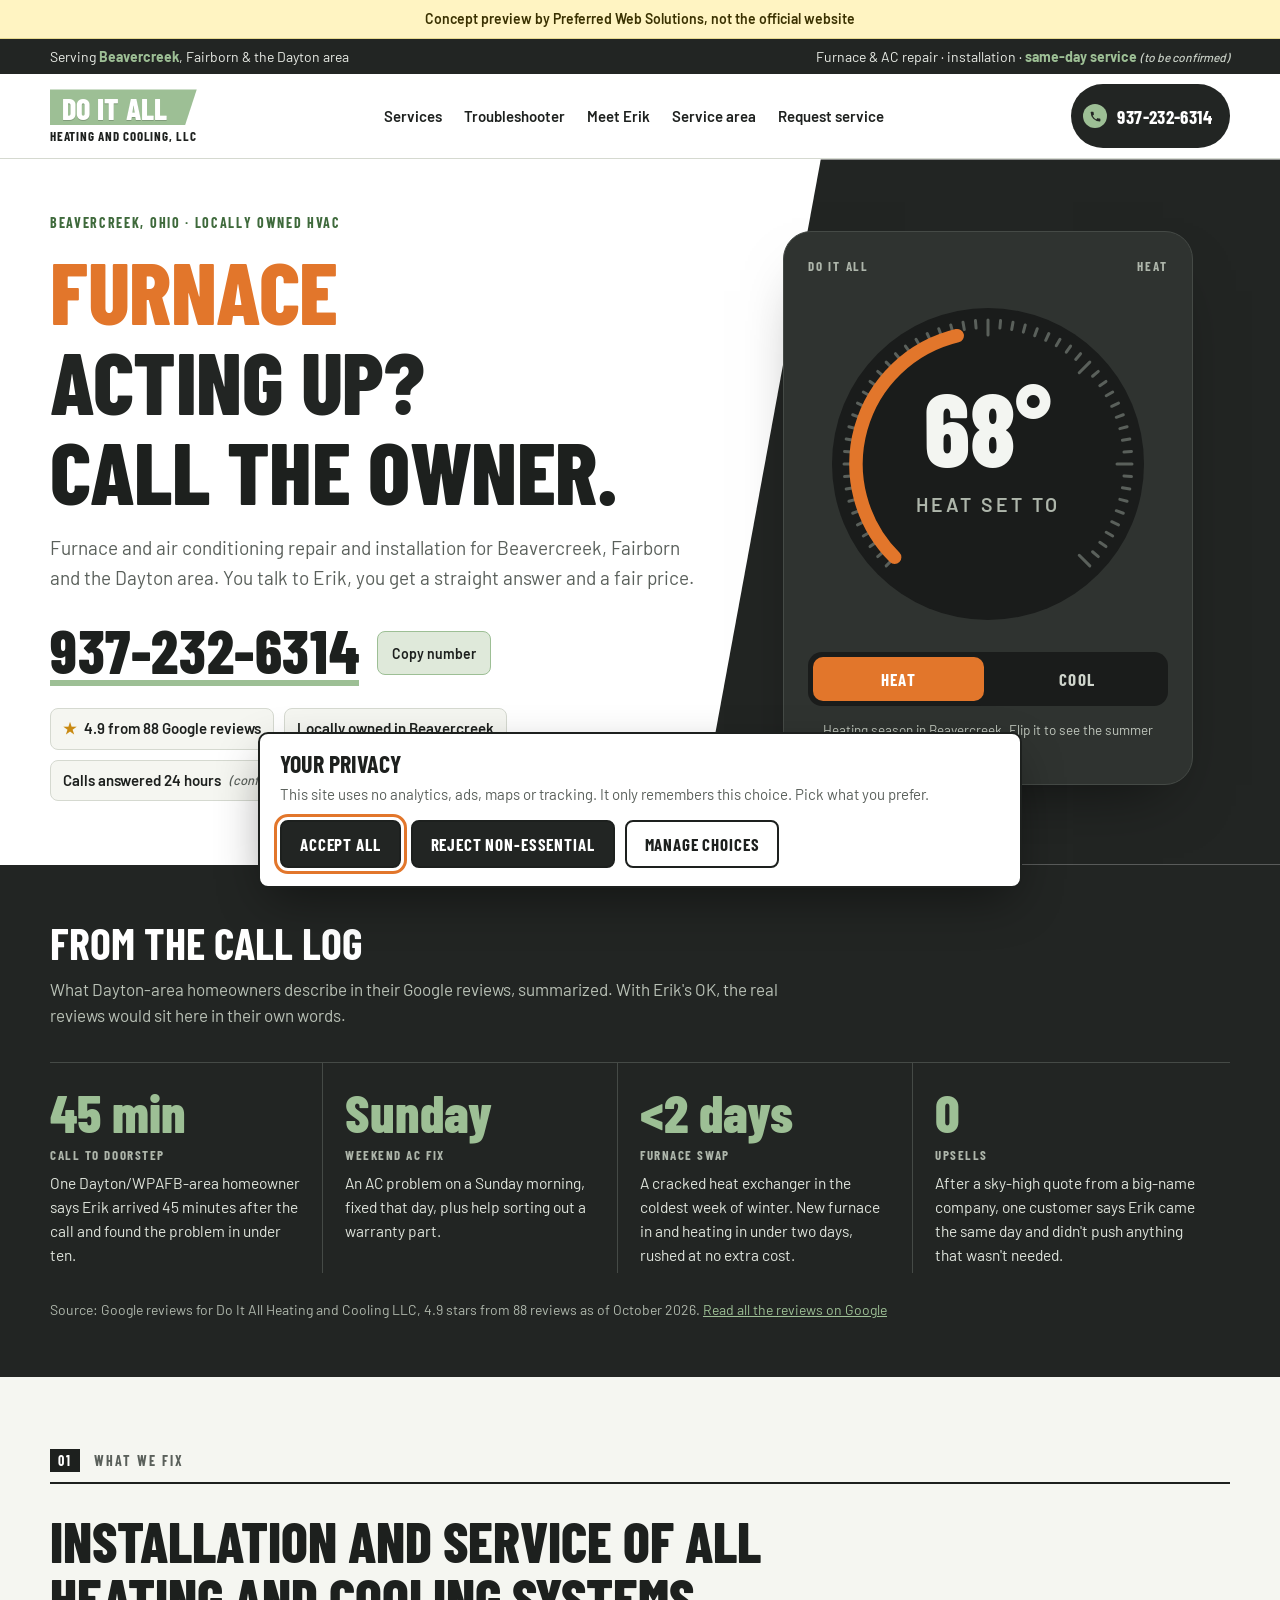
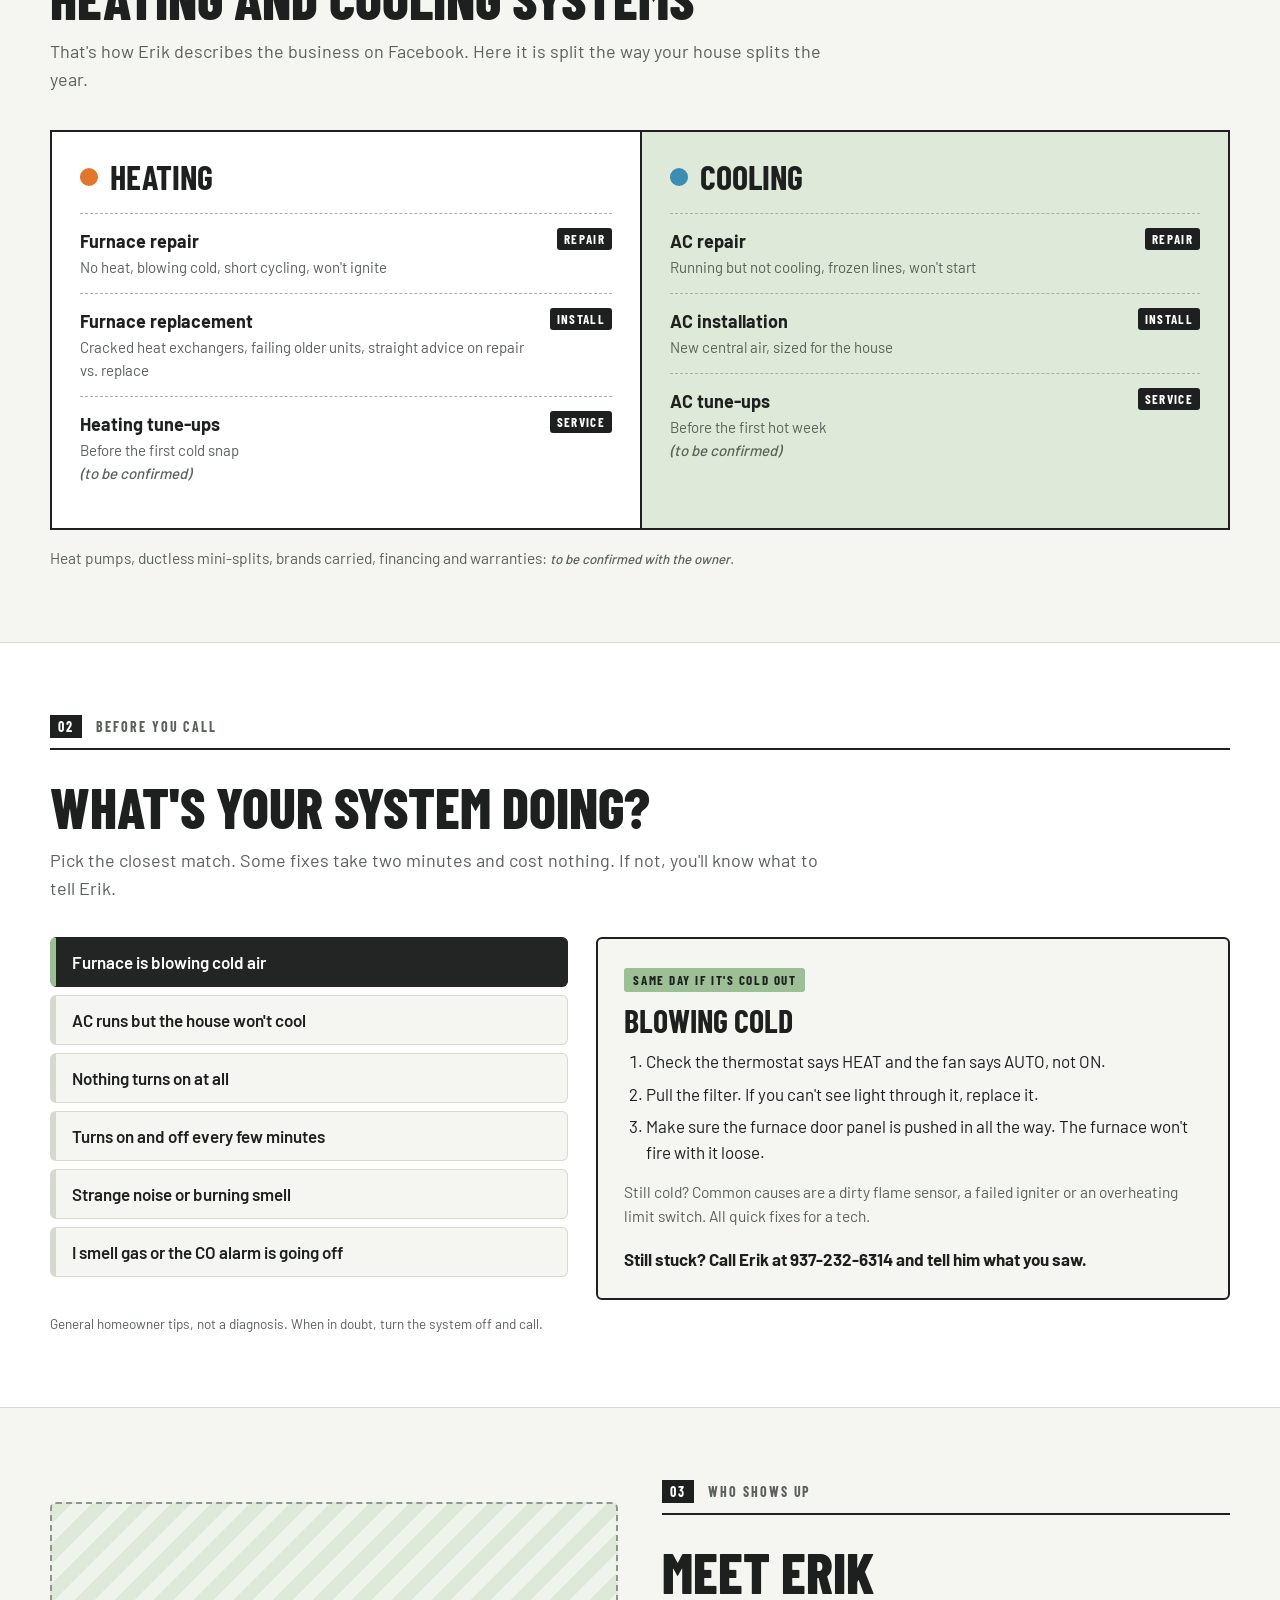
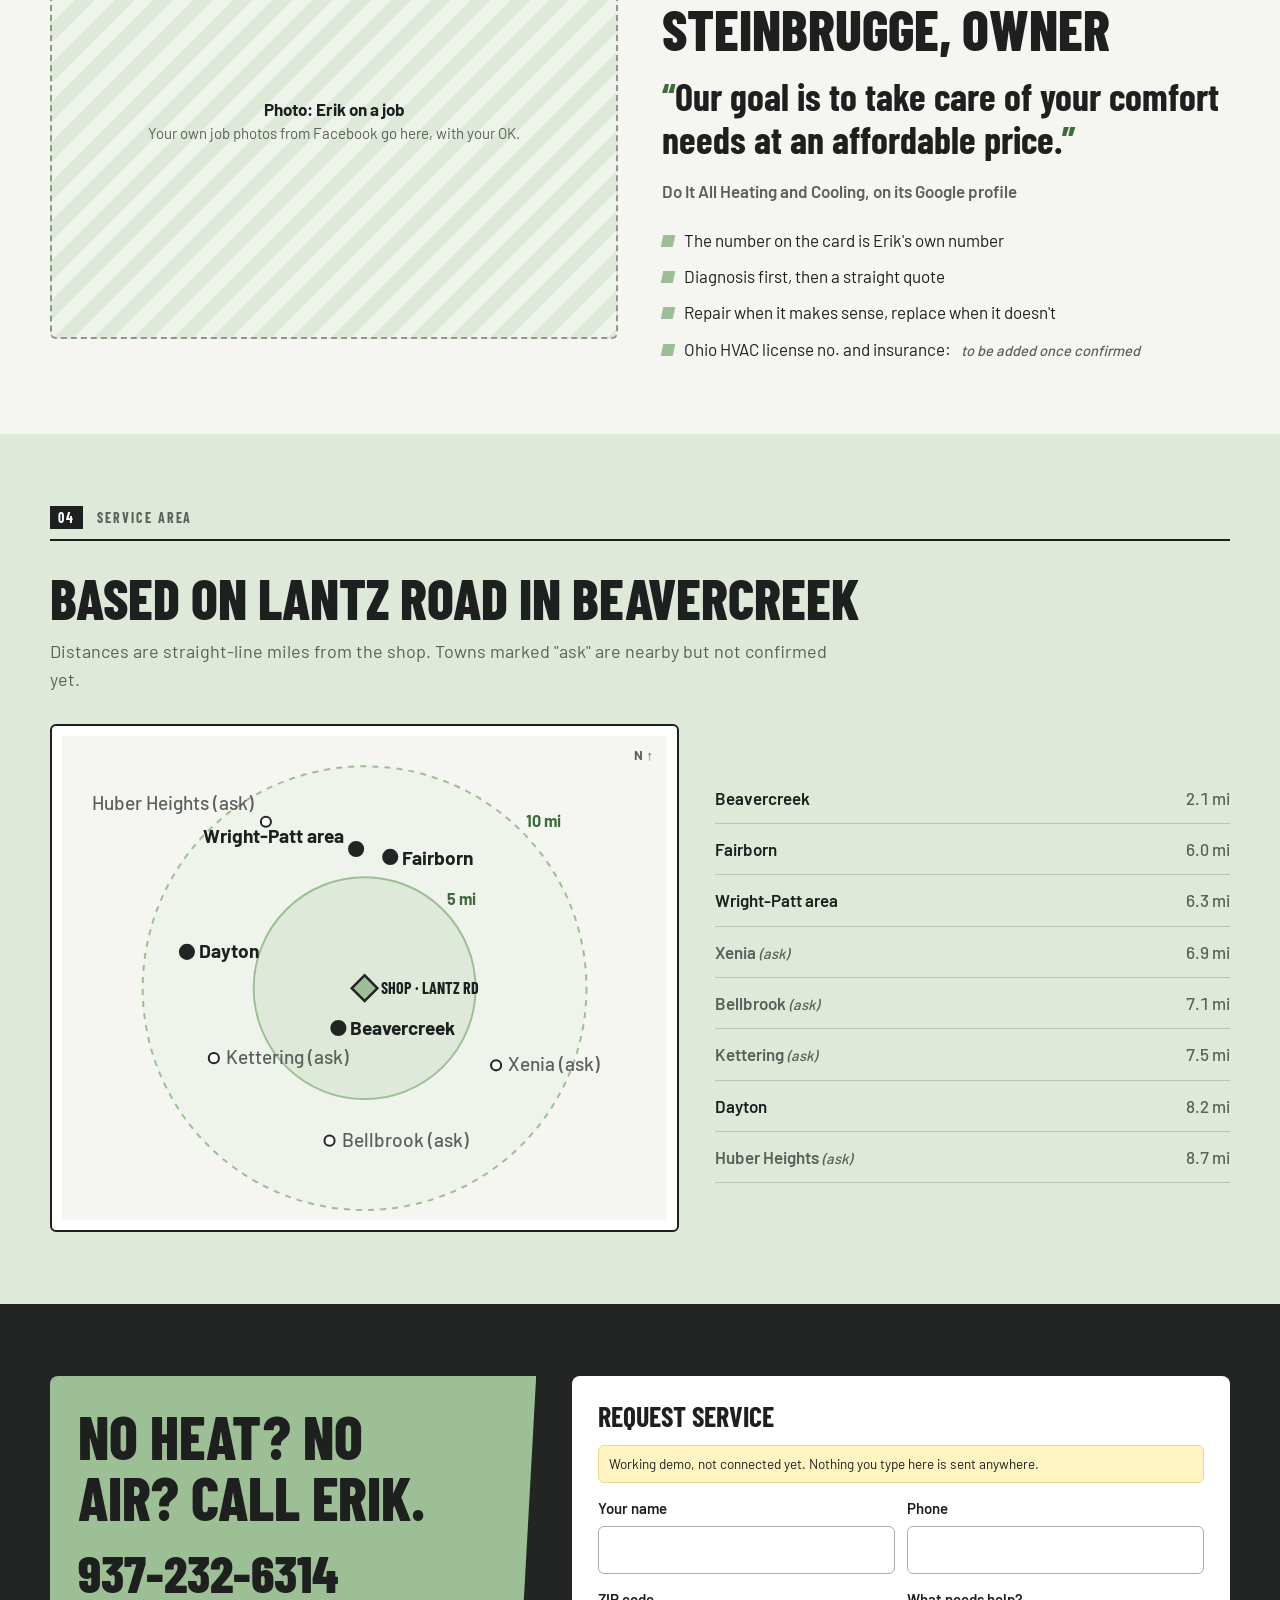
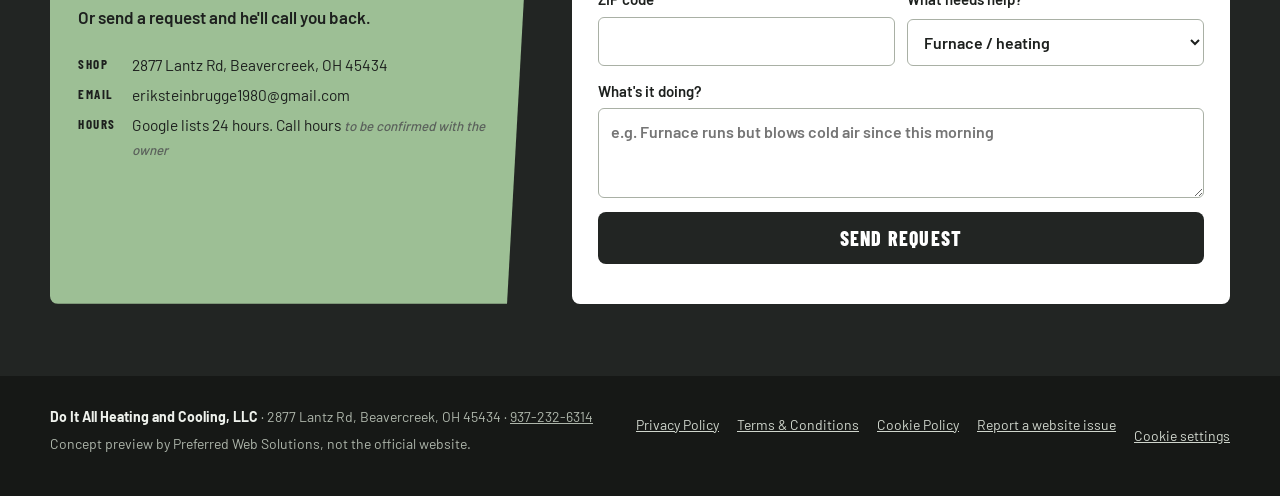
==== index.html @ 8be2f6d9 "Add Do It All Heating and Cooling concept preview site Co-Authored-By: Claude Sonnet 5.5 <noreply@an" ====
<!doctype html>
<html lang="en">
<head>
<meta charset="utf-8">
<meta name="viewport" content="width=device-width,initial-scale=1,viewport-fit=cover">
<title>Do It All Heating and Cooling | Furnace and AC in Beavercreek, OH</title>
<meta name="description" content="Furnace and air conditioning repair and installation in Beavercreek, Ohio. Concept preview by Preferred Web Solutions.">
<meta name="robots" content="noindex,nofollow">
<meta name="theme-color" content="#222523">
<link rel="preload" href="assets/fonts/barlow-latin-400-normal.woff2" as="font" type="font/woff2" crossorigin>
<link rel="preload" href="assets/fonts/barlow-condensed-latin-800-normal.woff2" as="font" type="font/woff2" crossorigin>
<link rel="stylesheet" href="assets/style.css">
</head>
<body>
<a class="skip" href="#main">Skip to content</a>
<div class="concept" role="note">Concept preview by Preferred Web Solutions, not the official website</div>

<div class="top"><div class="wrap">
  <span>Serving <b>Beavercreek</b>, Fairborn &amp; the Dayton area</span>
  <span>Furnace &amp; AC repair · installation · <b>same-day service</b> <span class="tbc">(to be confirmed)</span></span>
</div></div>

<header class="site"><div class="wrap">
  <a class="mark" href="#top" aria-label="Do It All Heating and Cooling, home">
    <span class="slab">DO IT ALL</span>
    <span class="sub">Heating and Cooling, LLC</span>
  </a>
  <nav class="links" aria-label="Main">
    <a href="#services">Services</a>
    <a href="#troubleshoot">Troubleshooter</a>
    <a href="#erik">Meet Erik</a>
    <a href="#area">Service area</a>
    <a href="#contact">Request service</a>
  </nav>
  <a class="callpill" href="tel:+19372326314"><span class="dot" aria-hidden="true"><svg viewBox="0 0 24 24" fill="#222523"><path d="M6.6 10.8a15.1 15.1 0 0 0 6.6 6.6l2.2-2.2c.3-.3.7-.4 1-.2 1.1.4 2.3.6 3.6.6.6 0 1 .4 1 1V20c0 .6-.4 1-1 1A17 17 0 0 1 3 4c0-.6.4-1 1-1h3.5c.6 0 1 .4 1 1 0 1.3.2 2.5.6 3.6.1.3 0 .7-.2 1z"/></svg></span><span class="num">937-232-6314</span></a>
</div></header>

<main id="main">
<section class="hero" id="top">
  <div class="wrap">
    <div>
      <p class="eyebrow">Beavercreek, Ohio · Locally owned HVAC</p>
      <h1><span class="hl"><span class="mode-word" id="modeWord">Furnace</span> acting up?</span>Call the owner.</h1>
      <p class="lede" id="lede">Furnace and air conditioning repair and installation for Beavercreek, Fairborn and the Dayton area. You talk to Erik, you get a straight answer and a fair price.</p>
      <div class="bigphone">
        <a class="num" href="tel:+19372326314">937-232-6314</a>
        <button class="copy" type="button" data-copy="937-232-6314">Copy number</button>
      </div>
      <div class="facts">
        <span class="fact"><span class="star" aria-hidden="true">★</span> 4.9 from 88 Google reviews</span>
        <span class="fact">Locally owned in Beavercreek</span>
        <span class="fact">Calls answered 24 hours <span class="tbc">(confirm)</span></span>
      </div>
    </div>

    <div class="stat" aria-label="Thermostat: choose heating or cooling to see what we fix">
      <div class="lbl"><span>Do It All</span><span id="statMode">Heat</span></div>
      <svg class="dial" viewBox="0 0 240 240" role="img" aria-labelledby="dialT">
        <title id="dialT">Thermostat dial set to 68 degrees</title>
        <circle cx="120" cy="120" r="104" fill="#1a1c1b"/>
        <g id="ticks" stroke="#5a605b" stroke-width="2" stroke-linecap="round"></g>
        <path class="arc" id="arc" d="" fill="none" stroke="var(--mode)" stroke-width="9" stroke-linecap="round"/>
        <text x="120" y="122" text-anchor="middle" fill="#f3f5f1" font-family="Barlow Condensed, Arial Narrow, sans-serif" font-weight="800" font-size="68" id="temp">68°</text>
        <text x="120" y="152" text-anchor="middle" fill="#aeb6ab" font-family="Barlow, Arial, sans-serif" font-weight="600" font-size="13" letter-spacing="2" id="setTxt">HEAT SET TO</text>
      </svg>
      <div class="toggle" role="group" aria-label="Mode">
        <button type="button" id="bHeat" aria-pressed="true">Heat</button>
        <button type="button" id="bCool" aria-pressed="false">Cool</button>
      </div>
      <p class="note" id="statNote"></p>
    </div>
  </div>
</section>

<section class="proof" aria-labelledby="proofH">
  <div class="wrap">
    <h2 id="proofH">From the call log</h2>
    <p class="intro">What Dayton-area homeowners describe in their Google reviews, summarized. With Erik's OK, the real reviews would sit here in their own words.</p>
    <div class="calls">
      <div class="call"><div class="big">45 min</div><div class="tag">Call to doorstep</div><p>One Dayton/WPAFB-area homeowner says Erik arrived 45 minutes after the call and found the problem in under ten.</p></div>
      <div class="call"><div class="big">Sunday</div><div class="tag">Weekend AC fix</div><p>An AC problem on a Sunday morning, fixed that day, plus help sorting out a warranty part.</p></div>
      <div class="call"><div class="big">&lt;2 days</div><div class="tag">Furnace swap</div><p>A cracked heat exchanger in the coldest week of winter. New furnace in and heating in under two days, rushed at no extra cost.</p></div>
      <div class="call"><div class="big">0</div><div class="tag">Upsells</div><p>After a sky-high quote from a big-name company, one customer says Erik came the same day and didn't push anything that wasn't needed.</p></div>
    </div>
    <p class="src">Source: Google reviews for Do It All Heating and Cooling LLC, 4.9 stars from 88 reviews as of October 2026. <a href="https://www.google.com/maps/search/?api=1&amp;query=Do%20It%20All%20Heating%20and%20Cooling%20LLC&amp;query_place_id=ChIJO5k69vaBQIgRL9Oj7JM73H8" target="_blank" rel="noopener">Read all the reviews on Google</a></p>
  </div>
</section>

<section class="block" id="services" aria-labelledby="svcH">
  <div class="wrap">
    <div class="wo"><span class="no">01</span><span>What we fix</span></div>
    <h2 id="svcH">Installation and service of all heating and cooling systems</h2>
    <p class="sub-lede">That's how Erik describes the business on Facebook. Here it is split the way your house splits the year.</p>
    <div class="split">
      <div class="side heat">
        <h3><span class="sw" style="background:var(--heat)" aria-hidden="true"></span>Heating</h3>
        <ul>
          <li><div><strong>Furnace repair</strong><span>No heat, blowing cold, short cycling, won't ignite</span></div><em>Repair</em></li>
          <li><div><strong>Furnace replacement</strong><span>Cracked heat exchangers, failing older units, straight advice on repair vs. replace</span></div><em>Install</em></li>
          <li><div><strong>Heating tune-ups</strong><span>Before the first cold snap <span class="tbc">(to be confirmed)</span></span></div><em>Service</em></li>
        </ul>
      </div>
      <div class="side cool">
        <h3><span class="sw" style="background:var(--cool)" aria-hidden="true"></span>Cooling</h3>
        <ul>
          <li><div><strong>AC repair</strong><span>Running but not cooling, frozen lines, won't start</span></div><em>Repair</em></li>
          <li><div><strong>AC installation</strong><span>New central air, sized for the house</span></div><em>Install</em></li>
          <li><div><strong>AC tune-ups</strong><span>Before the first hot week <span class="tbc">(to be confirmed)</span></span></div><em>Service</em></li>
        </ul>
      </div>
    </div>
    <p class="also">Heat pumps, ductless mini-splits, brands carried, financing and warranties: <span class="tbc">to be confirmed with the owner</span>.</p>
  </div>
</section>

<section class="block trouble" id="troubleshoot" aria-labelledby="trH">
  <div class="wrap">
    <div class="wo"><span class="no">02</span><span>Before you call</span></div>
    <h2 id="trH">What's your system doing?</h2>
    <p class="sub-lede">Pick the closest match. Some fixes take two minutes and cost nothing. If not, you'll know what to tell Erik.</p>
    <div class="tgrid">
      <div class="symptoms" role="tablist" aria-label="Symptoms" id="symptoms"></div>
      <div class="answer" role="tabpanel" id="answer" aria-live="polite"></div>
    </div>
    <p class="disclaim">General homeowner tips, not a diagnosis. When in doubt, turn the system off and call.</p>
  </div>
</section>

<section class="block owner" id="erik" aria-labelledby="erH">
  <div class="wrap">
    <div class="photo-ph" role="img" aria-label="Placeholder for a photo of Erik on a job"><div><b>Photo: Erik on a job</b>Your own job photos from Facebook go here, with your OK.</div></div>
    <div>
      <div class="wo"><span class="no">03</span><span>Who shows up</span></div>
      <h2 id="erH">Meet Erik Steinbrugge, owner</h2>
      <p class="quote-own">Our goal is to take care of your comfort needs at an affordable price.</p>
      <p class="attrib">Do It All Heating and Cooling, on its Google profile</p>
      <ul class="checks">
        <li>The number on the card is Erik's own number</li>
        <li>Diagnosis first, then a straight quote</li>
        <li>Repair when it makes sense, replace when it doesn't</li>
        <li>Ohio HVAC license no. and insurance: <span class="tbc">to be added once confirmed</span></li>
      </ul>
    </div>
  </div>
</section>

<section class="block area" id="area" aria-labelledby="arH">
  <div class="wrap">
    <div class="wo"><span class="no">04</span><span>Service area</span></div>
    <h2 id="arH">Based on Lantz Road in Beavercreek</h2>
    <p class="sub-lede">Distances are straight-line miles from the shop. Towns marked "ask" are nearby but not confirmed yet.</p>
    <div class="agrid">
      <div class="mapbox"><svg id="map" viewBox="0 0 600 480" role="img" aria-labelledby="mapT"><title id="mapT">Map of towns around Beavercreek, Ohio, with 5 and 10 mile rings around the shop on Lantz Road</title></svg></div>
      <ul class="towns" id="towns"></ul>
    </div>
  </div>
</section>

<section class="contact" id="contact" aria-labelledby="ctH">
  <div class="wrap">
    <div class="left">
      <h2 id="ctH">No heat? No air? Call Erik.</h2>
      <a class="phone" href="tel:+19372326314">937-232-6314</a>
      <p>Or send a request and he'll call you back.</p>
      <dl>
        <dt>Shop</dt><dd>2877 Lantz Rd, Beavercreek, OH 45434</dd>
        <dt>Email</dt><dd>eriksteinbrugge1980@gmail.com</dd>
        <dt>Hours</dt><dd>Google lists 24 hours. Call hours <span class="tbc">to be confirmed with the owner</span></dd>
      </dl>
    </div>
    <form class="req" id="req" novalidate>
      <h3>Request service</h3>
      <p class="demo">Working demo, not connected yet. Nothing you type here is sent anywhere.</p>
      <div class="row2">
        <label>Your name<input name="name" autocomplete="name" required></label>
        <label>Phone<input name="phone" type="tel" autocomplete="tel" required></label>
      </div>
      <div class="row2">
        <label>ZIP code<input name="zip" inputmode="numeric" autocomplete="postal-code" maxlength="5"></label>
        <label>What needs help?
          <select name="sys"><option>Furnace / heating</option><option>Air conditioning</option><option>New system quote</option><option>Not sure</option></select>
        </label>
      </div>
      <label>What's it doing?<textarea name="msg" placeholder="e.g. Furnace runs but blows cold air since this morning"></textarea></label>
      <button class="send" type="submit">Send request</button>
      <p id="formMsg" role="status"></p>
    </form>
  </div>
</section>
</main>

<footer><div class="wrap">
  <div>
    <p><strong>Do It All Heating and Cooling, LLC</strong> · 2877 Lantz Rd, Beavercreek, OH 45434 · <a href="tel:+19372326314">937-232-6314</a></p>
    <p style="margin-top:6px">Concept preview by Preferred Web Solutions, not the official website.</p>
  </div>
  <nav class="flinks" aria-label="Legal">
    <a href="privacy.html">Privacy Policy</a>
    <a href="terms.html">Terms &amp; Conditions</a>
    <a href="cookies.html">Cookie Policy</a>
    <a href="report.html">Report a website issue</a>
    <button type="button" data-cookie-settings>Cookie settings</button>
  </nav>
</div></footer>

<div class="mbar"><a class="c" href="tel:+19372326314">Call Erik</a><a class="r" href="#contact">Request</a></div>
<script src="assets/app.js"></script>
<script src="assets/consent.js"></script>
</body>
</html>
---- assets/style.css ----
@font-face{font-family:'Barlow';font-weight:400;font-style:normal;font-display:swap;src:url(fonts/barlow-latin-400-normal.woff2) format('woff2')}
@font-face{font-family:'Barlow';font-weight:500;font-style:normal;font-display:swap;src:url(fonts/barlow-latin-500-normal.woff2) format('woff2')}
@font-face{font-family:'Barlow';font-weight:600;font-style:normal;font-display:swap;src:url(fonts/barlow-latin-600-normal.woff2) format('woff2')}
@font-face{font-family:'Barlow';font-weight:700;font-style:normal;font-display:swap;src:url(fonts/barlow-latin-700-normal.woff2) format('woff2')}
@font-face{font-family:'Barlow Condensed';font-weight:600;font-style:normal;font-display:swap;src:url(fonts/barlow-condensed-latin-600-normal.woff2) format('woff2')}
@font-face{font-family:'Barlow Condensed';font-weight:700;font-style:normal;font-display:swap;src:url(fonts/barlow-condensed-latin-700-normal.woff2) format('woff2')}
@font-face{font-family:'Barlow Condensed';font-weight:800;font-style:normal;font-display:swap;src:url(fonts/barlow-condensed-latin-800-normal.woff2) format('woff2')}
:root{
  --sage:#9dbf95; --sage-soft:#dfe9da; --sage-deep:#3f6a3c;
  --char:#222523; --char-2:#2f3330; --char-line:#454a46;
  --paper:#f5f6f1; --white:#ffffff; --ink:#1d201e; --muted:#5a605b; --rule:#d5d9d0;
  --heat:#e2762b; --cool:#3b8db3; --mode:var(--heat);
  --display:"Barlow Condensed","Arial Narrow",Arial,sans-serif;
  --body:"Barlow","Helvetica Neue",Arial,sans-serif;
  --gut:clamp(16px,4vw,40px);
  color-scheme:light;
}
html{scroll-behavior:smooth}
section{scroll-margin-top:80px}
@media (prefers-reduced-motion:reduce){html{scroll-behavior:auto}*{transition:none!important;animation:none!important}}
body{background:var(--paper);color:var(--ink);font-family:var(--body);font-size:17px;line-height:1.55}
body.cool{--mode:var(--cool)}
a{color:inherit}
.wrap{max-width:1180px;margin-inline:auto;padding-left:var(--gut);padding-right:var(--gut)}
h1,h2,h3{font-family:var(--display);line-height:1.02;text-wrap:balance;margin:0}
p{margin:0}
.skip{position:absolute;left:-999px;top:0;background:var(--char);color:#fff;padding:10px 14px;z-index:99}
.skip:focus{left:12px;top:12px}
:focus-visible{outline:3px solid var(--mode);outline-offset:3px}

/* concept banner */
.concept{background:#fff4c2;color:#3a3100;font-size:14px;font-weight:600;text-align:center;padding:8px var(--gut);border-bottom:1px solid #e6d98f}

/* header */
.top{background:var(--char);color:#e9ece6;font-size:14px}
.top .wrap{display:flex;flex-wrap:wrap;gap:6px 22px;justify-content:space-between;padding-block:7px}
.top b{color:var(--sage)}
header.site{background:var(--white);border-bottom:1px solid var(--rule);position:sticky;top:env(safe-area-inset-top,0px);z-index:20}
header.site .wrap{display:flex;align-items:center;justify-content:space-between;gap:16px;padding-block:10px}
.mark{display:flex;flex-direction:column;text-decoration:none;line-height:1}
.mark .slab{background:var(--sage);color:var(--white);font:800 30px/1 var(--display);letter-spacing:.01em;padding:4px 12px 2px;clip-path:polygon(0 0,100% 0,92% 100%,0 100%);text-shadow:0 1px 0 rgba(0,0,0,.18)}
.mark .sub{font:700 13px/1 var(--display);letter-spacing:.06em;text-transform:uppercase;color:var(--ink);margin-top:5px}
nav.links{display:flex;gap:22px;font-weight:600;font-size:15px}
nav.links a{text-decoration:none;padding:12px 0}
nav.links a:hover{color:var(--sage-deep)}
.callpill{display:inline-flex;align-items:center;gap:10px;background:var(--char);color:#fff;text-decoration:none;border-radius:999px;padding:10px 18px 10px 12px;font:700 19px/1 var(--display);letter-spacing:.02em;min-height:44px;white-space:nowrap}
.callpill .dot{width:24px;height:24px;border-radius:50%;background:var(--sage);display:grid;place-items:center}
.callpill svg{width:13px;height:13px}
@media (max-width:860px){nav.links{display:none}}
@media (max-width:420px){.callpill .num{display:none}.callpill::after{content:"Call Erik"}}

/* hero */
.hero{position:relative;background:var(--white);overflow:hidden}
.hero::before{content:"";position:absolute;inset:0 0 0 auto;width:46%;background:var(--char);clip-path:polygon(22% 0,100% 0,100% 100%,0 100%)}
.hero .wrap{position:relative;display:grid;grid-template-columns:1.15fr .85fr;gap:40px;align-items:center;padding-block:56px 64px}
.eyebrow{font:700 14px/1.2 var(--display);letter-spacing:.12em;text-transform:uppercase;color:var(--sage-deep)}
.hero h1{font-size:clamp(46px,7vw,88px);font-weight:800;text-transform:uppercase;margin:14px 0 18px;letter-spacing:-.005em}
.hero h1 .hl{display:block;color:var(--char)}
.hero h1 .mode-word{color:var(--mode);transition:color .4s}
.hero .lede{font-size:19px;max-width:34em;color:var(--muted)}
.bigphone{display:flex;flex-wrap:wrap;align-items:center;gap:12px 18px;margin:28px 0 22px}
.bigphone a.num{font:800 clamp(40px,5.4vw,60px)/1 var(--display);text-decoration:none;color:var(--ink);letter-spacing:.01em;border-bottom:6px solid var(--sage)}
.copy{font:600 14px var(--body);background:var(--sage-soft);border:1px solid var(--sage);color:var(--ink);border-radius:8px;padding:10px 14px;min-height:44px;cursor:pointer}
.facts{display:flex;flex-wrap:wrap;gap:10px}
.fact{display:inline-flex;align-items:center;gap:8px;border:1px solid var(--rule);background:var(--paper);border-radius:8px;padding:8px 12px;font-size:15px;font-weight:600}
.fact .star{color:#c98a12}
.tbc{font-weight:500;font-style:italic;color:var(--muted);font-size:.86em}

/* thermostat */
.stat{justify-self:center;width:min(100%,360px);background:var(--char-2);border:1px solid var(--char-line);border-radius:28px;padding:26px 24px 22px;color:#eef1ec;box-shadow:0 30px 60px -30px rgba(0,0,0,.55)}
.stat .lbl{display:flex;justify-content:space-between;font:700 13px var(--display);letter-spacing:.14em;text-transform:uppercase;color:#aeb6ab}
.dial{display:block;width:100%;height:auto;margin:10px 0 8px}
.dial .arc{transition:stroke .4s}
.toggle{display:grid;grid-template-columns:1fr 1fr;gap:8px;background:#1a1c1b;border-radius:14px;padding:5px}
.toggle button{font:700 17px var(--display);letter-spacing:.08em;text-transform:uppercase;border:0;border-radius:10px;padding:12px;min-height:44px;background:transparent;color:#cfd5cc;cursor:pointer}
.toggle button[aria-pressed="true"]{background:var(--mode);color:#fff}
.stat .note{font-size:13.5px;color:#bfc6bc;margin-top:14px;text-align:center}

@media (max-width:860px){
  .hero::before{width:100%;top:auto;height:300px;clip-path:polygon(0 18%,100% 0,100% 100%,0 100%)}
  .hero .wrap{grid-template-columns:1fr;padding-block:36px 40px}
}

/* proof strip */
.proof{background:var(--char);color:#eef1ec}
.proof .wrap{padding-block:56px}
.proof h2{font-size:clamp(30px,4vw,44px);text-transform:uppercase;color:var(--white)}
.proof .intro{color:#b9c1b6;max-width:46em;margin-top:10px}
.calls{display:grid;grid-template-columns:repeat(4,1fr);gap:0;margin-top:34px;border-top:1px solid var(--char-line)}
.call{padding:22px 22px 6px 0;border-right:1px solid var(--char-line);margin-right:22px;min-width:0}
.call:last-child{border-right:0;margin-right:0}
.call .big{font:800 54px/1 var(--display);color:var(--sage)}
.call .tag{font:700 13px var(--display);letter-spacing:.12em;text-transform:uppercase;color:#aeb6ab;margin:8px 0 8px}
.call p{font-size:15.5px;color:#dfe4dc}
.proof .src{margin-top:26px;font-size:14px;color:#aeb6ab}
.proof .src a{color:var(--sage)}
@media (max-width:900px){.calls{grid-template-columns:1fr 1fr}.call:nth-child(2){border-right:0;margin-right:0}}
@media (max-width:520px){.calls{grid-template-columns:1fr}.call{border-right:0;margin-right:0;border-bottom:1px solid var(--char-line);padding-bottom:20px}}

/* section heads: work-order style */
section.block .wrap{padding-block:72px}
.wo{display:flex;align-items:baseline;gap:14px;font:700 14px var(--display);letter-spacing:.14em;text-transform:uppercase;color:var(--muted);border-bottom:2px solid var(--ink);padding-bottom:10px;margin-bottom:28px}
.wo .no{background:var(--ink);color:#fff;padding:3px 8px}
section.block h2{font-size:clamp(34px,5vw,56px);text-transform:uppercase;font-weight:800}
.sub-lede{color:var(--muted);max-width:44em;margin-top:12px;font-size:18px}

/* services split */
.split{display:grid;grid-template-columns:1fr 1fr;margin-top:36px;border:2px solid var(--ink)}
.side{padding:28px;min-width:0}
.side.heat{background:var(--white)}
.side.cool{background:var(--sage-soft);border-left:2px solid var(--ink)}
.side h3{font-size:34px;text-transform:uppercase;display:flex;align-items:center;gap:12px}
.side h3 .sw{width:18px;height:18px;border-radius:50%}
.side ul{list-style:none;margin:18px 0 0;padding:0}
.side li{display:grid;grid-template-columns:1fr auto;gap:12px;padding:14px 0;border-top:1px dashed #a9b0a5}
.side li strong{font-size:18px}
.side li span{display:block;color:var(--muted);font-size:15px}
.side li em{font-style:normal;font:700 13px var(--display);letter-spacing:.1em;text-transform:uppercase;align-self:start;background:var(--ink);color:#fff;padding:3px 7px;border-radius:3px;white-space:nowrap}
.also{margin-top:16px;font-size:15.5px;color:var(--muted)}
@media (max-width:760px){.split{grid-template-columns:1fr}.side.cool{border-left:0;border-top:2px solid var(--ink)}}

/* troubleshooter */
.trouble{background:var(--white);border-block:1px solid var(--rule)}
.tgrid{display:grid;grid-template-columns:minmax(0,.9fr) minmax(0,1.1fr);gap:28px;margin-top:34px;align-items:start}
.symptoms{display:flex;flex-direction:column;gap:8px}
.symptoms button{text-align:left;font:600 17px var(--body);background:var(--paper);border:1px solid var(--rule);border-left:6px solid var(--rule);border-radius:6px;padding:14px 16px;min-height:48px;cursor:pointer;color:var(--ink)}
.symptoms button:hover{border-left-color:var(--sage)}
.symptoms button[aria-selected="true"]{background:var(--char);color:#fff;border-color:var(--char);border-left-color:var(--sage)}
.symptoms button.danger[aria-selected="true"]{border-left-color:#e0473a}
.answer{background:var(--paper);border:2px solid var(--ink);border-radius:6px;padding:26px}
.answer .ulabel{display:inline-block;font:700 13px var(--display);letter-spacing:.12em;text-transform:uppercase;padding:4px 9px;border-radius:3px;background:var(--sage);color:var(--ink)}
.answer .ulabel.red{background:#c7372b;color:#fff}
.answer h3{font-size:32px;text-transform:uppercase;margin:12px 0 10px}
.answer ol{margin:12px 0 0;padding-left:22px}
.answer li{margin:6px 0}
.answer .why{margin-top:14px;color:var(--muted);font-size:15.5px}
.answer .cta{margin-top:18px;font-weight:700}
.disclaim{margin-top:14px;font-size:13.5px;color:var(--muted)}
@media (max-width:820px){.tgrid{grid-template-columns:1fr}}

/* owner */
.owner .wrap{display:grid;grid-template-columns:minmax(0,1fr) minmax(0,1fr);gap:44px;align-items:center}
.photo-ph{aspect-ratio:4/3;max-width:100%;border:2px dashed #8f978b;border-radius:6px;background:repeating-linear-gradient(135deg,var(--sage-soft) 0 14px,#eef3eb 14px 28px);display:grid;place-items:center;text-align:center;padding:20px;color:var(--muted);font-size:15px}
.photo-ph b{display:block;color:var(--ink);font-size:17px}
.quote-own{font:700 clamp(26px,3.4vw,38px)/1.12 var(--display);margin:18px 0;text-transform:none}
.quote-own::before{content:"“";color:var(--sage-deep)}
.quote-own::after{content:"”";color:var(--sage-deep)}
.owner .attrib{font-weight:600;color:var(--muted)}
.checks{list-style:none;padding:0;margin:22px 0 0;display:grid;gap:10px}
.checks li{display:flex;gap:10px;align-items:baseline}
.checks li::before{content:"";flex:0 0 12px;height:12px;background:var(--sage);transform:skewX(-12deg)}
@media (max-width:820px){.owner .wrap{grid-template-columns:1fr}}

/* area map */
.area{background:var(--sage-soft)}
.agrid{display:grid;grid-template-columns:minmax(0,1.1fr) minmax(0,.9fr);gap:36px;align-items:center;margin-top:30px}
.mapbox{background:var(--white);border:2px solid var(--ink);border-radius:6px;padding:10px;overflow-x:auto}
.mapbox svg{display:block;width:100%;min-width:300px;height:auto}
.towns{list-style:none;padding:0;margin:0;display:grid;gap:0}
.towns li{display:flex;justify-content:space-between;gap:14px;padding:12px 0;border-bottom:1px solid #b9c6b4;font-weight:600}
.towns li .d{font-weight:500;color:var(--muted);font-variant-numeric:tabular-nums;text-align:right}
.towns li.ask{color:var(--muted)}
@media (max-width:820px){.agrid{grid-template-columns:1fr}}

/* contact */
.contact{background:var(--char);color:#eef1ec;position:relative;overflow:hidden}
.contact .wrap{position:relative;display:grid;grid-template-columns:minmax(0,.85fr) minmax(0,1.15fr);gap:36px;padding-block:72px}
.contact .left{color:var(--ink);background:var(--sage);padding:30px 34px 30px 28px;border-radius:8px 0 0 8px;clip-path:polygon(0 0,100% 0,94% 100%,0 100%);align-self:stretch}
.contact .left h2{font-size:clamp(38px,5vw,60px);text-transform:uppercase;font-weight:800}
.contact .left .phone{font:800 clamp(36px,4.6vw,52px)/1 var(--display);margin:18px 0 6px;display:block;text-decoration:none}
.contact .left p{font-weight:600}
.contact dl{margin:22px 0 0;display:grid;grid-template-columns:auto 1fr;gap:6px 16px;font-size:15.5px}
.contact dt{font:700 13px var(--display);letter-spacing:.12em;text-transform:uppercase;padding-top:3px}
.contact dd{margin:0;overflow-wrap:anywhere;min-width:0}
form.req{background:var(--white);color:var(--ink);border-radius:8px;padding:26px;display:grid;gap:14px}
form.req h3{font-size:28px;text-transform:uppercase}
.demo{font-size:13.5px;background:#fff4c2;border:1px solid #e6d98f;border-radius:6px;padding:8px 10px}
.row2{display:grid;grid-template-columns:1fr 1fr;gap:12px}
label{font-weight:600;font-size:15px;display:grid;gap:5px}
input,select,textarea{font:inherit;font-size:16px;border:1.5px solid #a9b0a5;border-radius:6px;padding:11px 12px;background:#fff;color:var(--ink);min-height:44px;width:100%;box-sizing:border-box}
textarea{min-height:90px;resize:vertical}
.send{font:800 20px var(--display);letter-spacing:.06em;text-transform:uppercase;background:var(--char);color:#fff;border:0;border-radius:8px;padding:14px;min-height:50px;cursor:pointer}
.send:hover{background:var(--sage-deep)}
#formMsg{font-weight:600}
@media (max-width:860px){.contact .wrap{grid-template-columns:1fr;gap:20px}.contact .left{clip-path:none;border-radius:8px}}
@media (max-width:480px){.row2{grid-template-columns:1fr}}

footer{background:#161816;color:#aeb6ab;font-size:14px}
footer .wrap{padding-block:30px;display:flex;flex-wrap:wrap;gap:12px 28px;justify-content:space-between}
footer strong{color:#eef1ec}

/* mobile call bar */
.mbar{display:none}
@media (max-width:640px){
  .mbar{display:flex;position:fixed;left:0;right:0;bottom:0;z-index:30;padding:10px 16px calc(10px + env(safe-area-inset-bottom,0px));background:var(--char);gap:10px;box-shadow:0 -6px 20px rgba(0,0,0,.25)}
  .mbar a{flex:1;text-align:center;text-decoration:none;font:800 19px var(--display);letter-spacing:.05em;text-transform:uppercase;border-radius:8px;padding:12px;min-height:48px;box-sizing:border-box}
  .mbar .c{background:var(--sage);color:var(--ink)}
  .mbar .r{border:2px solid #6b7268;color:#fff}
  footer .wrap{padding-bottom:96px}
}

/* consent banner */
.cc{position:fixed;left:12px;right:12px;bottom:calc(12px + env(safe-area-inset-bottom,0px));z-index:60;max-width:720px;margin-inline:auto;background:var(--white);color:var(--ink);border:2px solid var(--ink);border-radius:10px;padding:18px 20px;box-shadow:0 18px 50px -10px rgba(0,0,0,.45)}
.cc[hidden]{display:none}
.cc h2{font-size:24px;text-transform:uppercase;margin-bottom:6px}
.cc p{font-size:15px;color:var(--muted)}
.cc .btns{display:flex;flex-wrap:wrap;gap:10px;margin-top:14px}
.cc button{font:700 17px var(--display);letter-spacing:.05em;text-transform:uppercase;border-radius:8px;padding:12px 18px;min-height:46px;cursor:pointer;border:2px solid var(--ink);background:var(--white);color:var(--ink)}
.cc button.pri{background:var(--char);color:#fff}
.cc .manage{margin-top:12px;font-size:14.5px}
.cc .manage label{display:flex;gap:10px;align-items:center;font-weight:600}
.cc .manage input{width:20px;height:20px;min-height:0}
@media (max-width:640px){.cc{bottom:calc(76px + env(safe-area-inset-bottom,0px))}}
/* legal pages */
.legal{max-width:760px;margin-inline:auto;padding:48px var(--gut) 80px}
.legal h1{font-size:clamp(38px,6vw,60px);text-transform:uppercase;margin-bottom:8px}
.legal h2{font-size:28px;text-transform:uppercase;margin:34px 0 8px}
.legal p,.legal li{color:#33382f}
.legal ul{padding-left:22px}
.legal table{width:100%;border-collapse:collapse;font-size:15px;display:block;overflow-x:auto}
.legal th,.legal td{border:1px solid var(--rule);padding:8px 10px;text-align:left;vertical-align:top}
.legal th{background:var(--sage-soft)}
.meta{color:var(--muted);font-size:14px}
.flinks{display:flex;flex-wrap:wrap;gap:6px 18px}
.flinks a,.flinks button{color:#cfd5cc;font:inherit;background:none;border:0;padding:8px 0;min-height:44px;text-decoration:underline;cursor:pointer}

html{-webkit-text-size-adjust:100%}body{margin:0}[hidden]{display:none!important}img{max-width:100%}
.top .tbc{color:#c9d0c6}
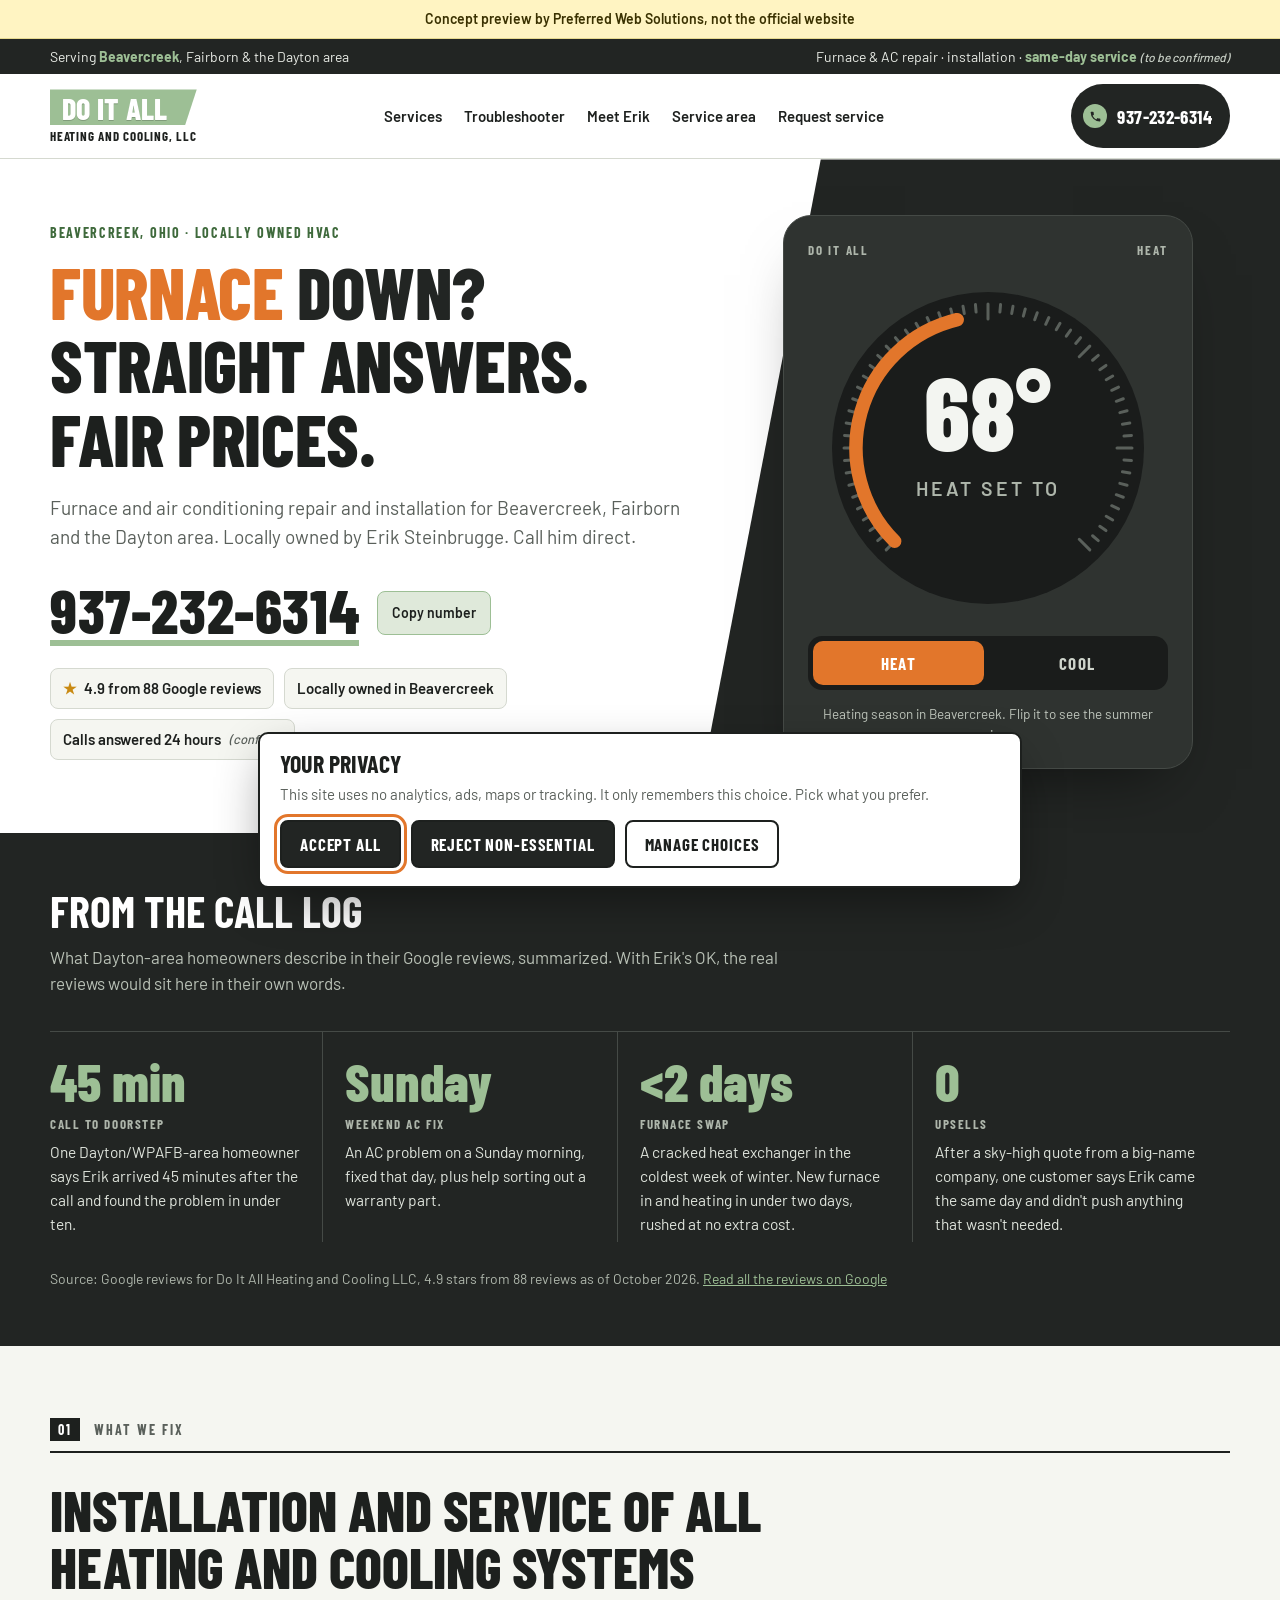
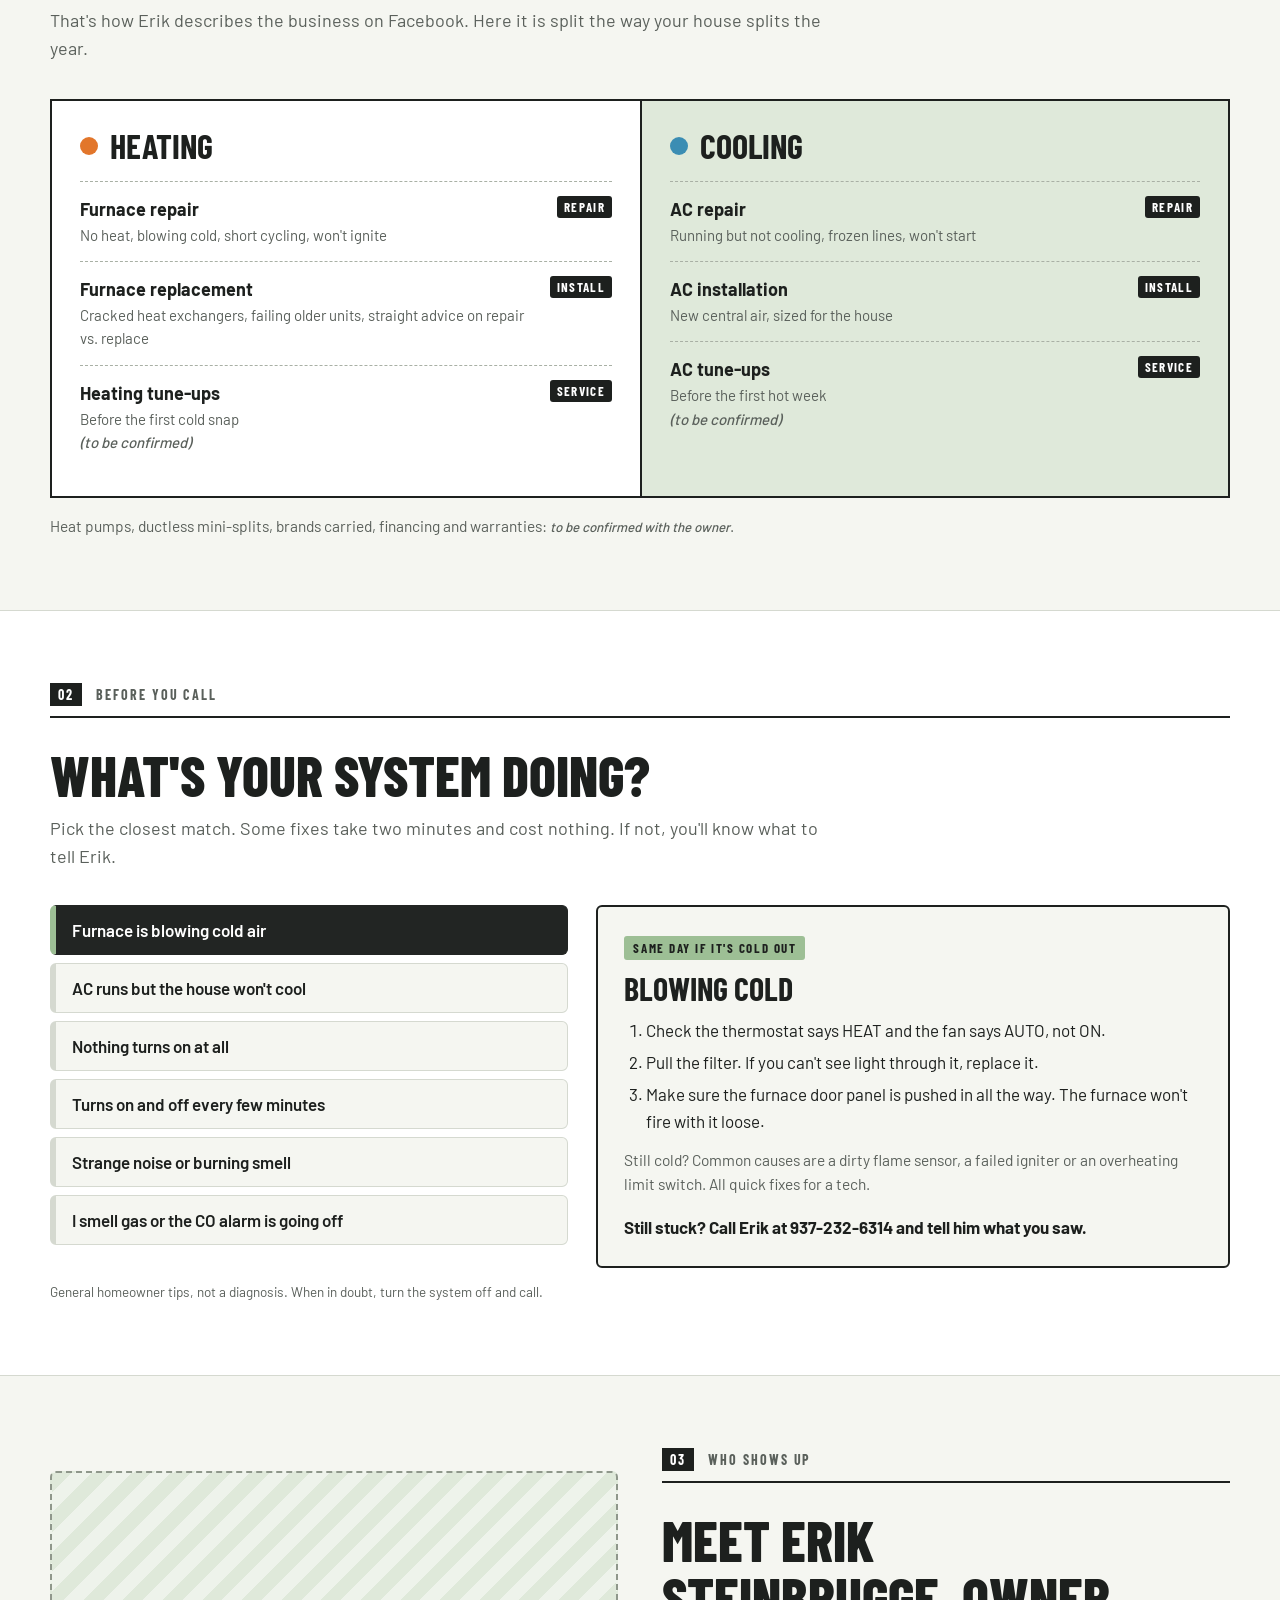
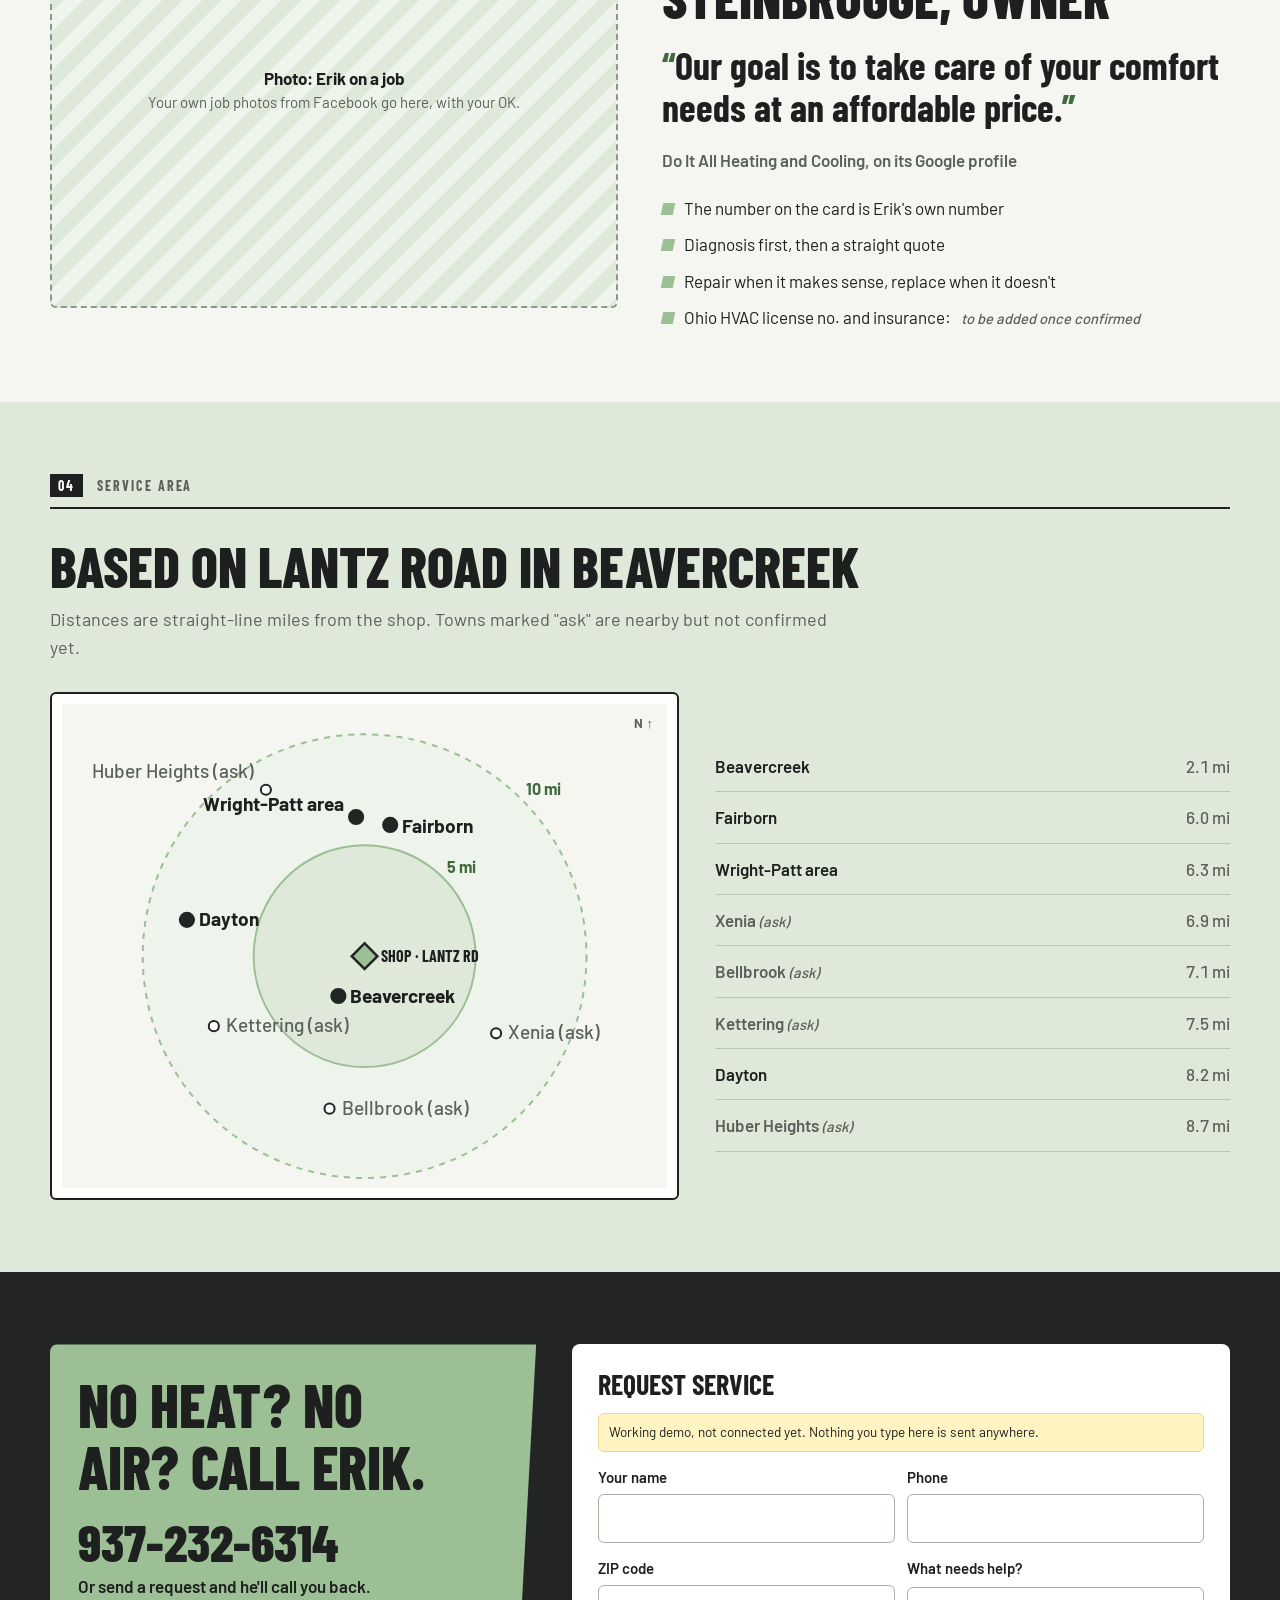
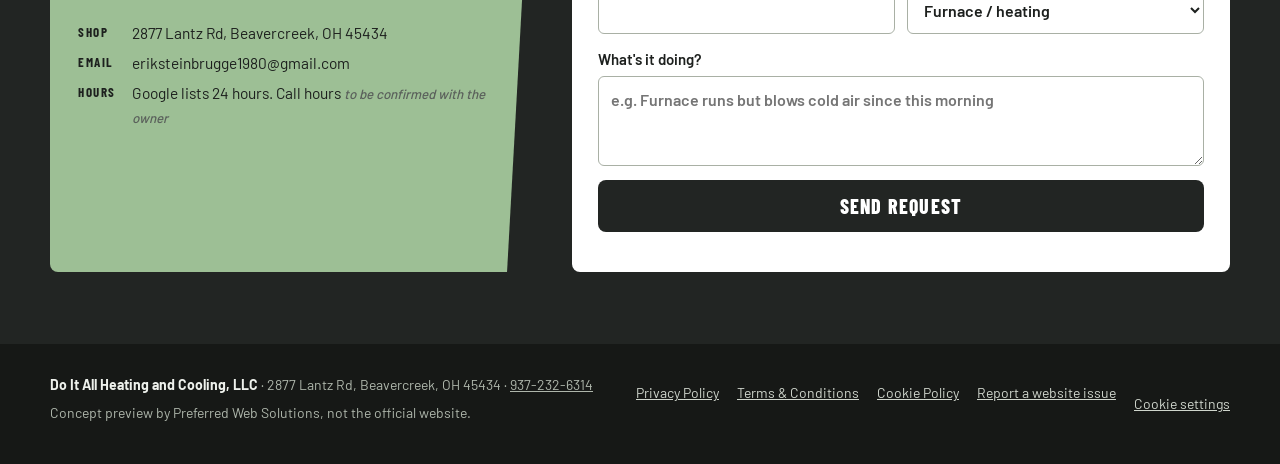
==== commit 85c8ba26: "New hero headline: straight answers, fair prices Co-Authored-By: Claude Sonnet 5.5 <noreply@anthropi" ====
--- a/index.html
+++ b/index.html
@@ -40,8 +40,8 @@
   <div class="wrap">
     <div>
       <p class="eyebrow">Beavercreek, Ohio · Locally owned HVAC</p>
-      <h1><span class="hl"><span class="mode-word" id="modeWord">Furnace</span> acting up?</span>Call the owner.</h1>
-      <p class="lede" id="lede">Furnace and air conditioning repair and installation for Beavercreek, Fairborn and the Dayton area. You talk to Erik, you get a straight answer and a fair price.</p>
+      <h1><span class="hl"><span class="mode-word" id="modeWord">Furnace</span> down?</span>Straight answers. Fair prices.</h1>
+      <p class="lede" id="lede">Furnace and air conditioning repair and installation for Beavercreek, Fairborn and the Dayton area. Locally owned by Erik Steinbrugge. Call him direct.</p>
       <div class="bigphone">
         <a class="num" href="tel:+19372326314">937-232-6314</a>
         <button class="copy" type="button" data-copy="937-232-6314">Copy number</button>
--- a/assets/style.css
+++ b/assets/style.css
@@ -54,7 +54,7 @@
 .hero::before{content:"";position:absolute;inset:0 0 0 auto;width:46%;background:var(--char);clip-path:polygon(22% 0,100% 0,100% 100%,0 100%)}
 .hero .wrap{position:relative;display:grid;grid-template-columns:1.15fr .85fr;gap:40px;align-items:center;padding-block:56px 64px}
 .eyebrow{font:700 14px/1.2 var(--display);letter-spacing:.12em;text-transform:uppercase;color:var(--sage-deep)}
-.hero h1{font-size:clamp(46px,7vw,88px);font-weight:800;text-transform:uppercase;margin:14px 0 18px;letter-spacing:-.005em}
+.hero h1{font-size:clamp(44px,5.6vw,74px);font-weight:800;text-transform:uppercase;margin:14px 0 18px;letter-spacing:-.005em}
 .hero h1 .hl{display:block;color:var(--char)}
 .hero h1 .mode-word{color:var(--mode);transition:color .4s}
 .hero .lede{font-size:19px;max-width:34em;color:var(--muted)}
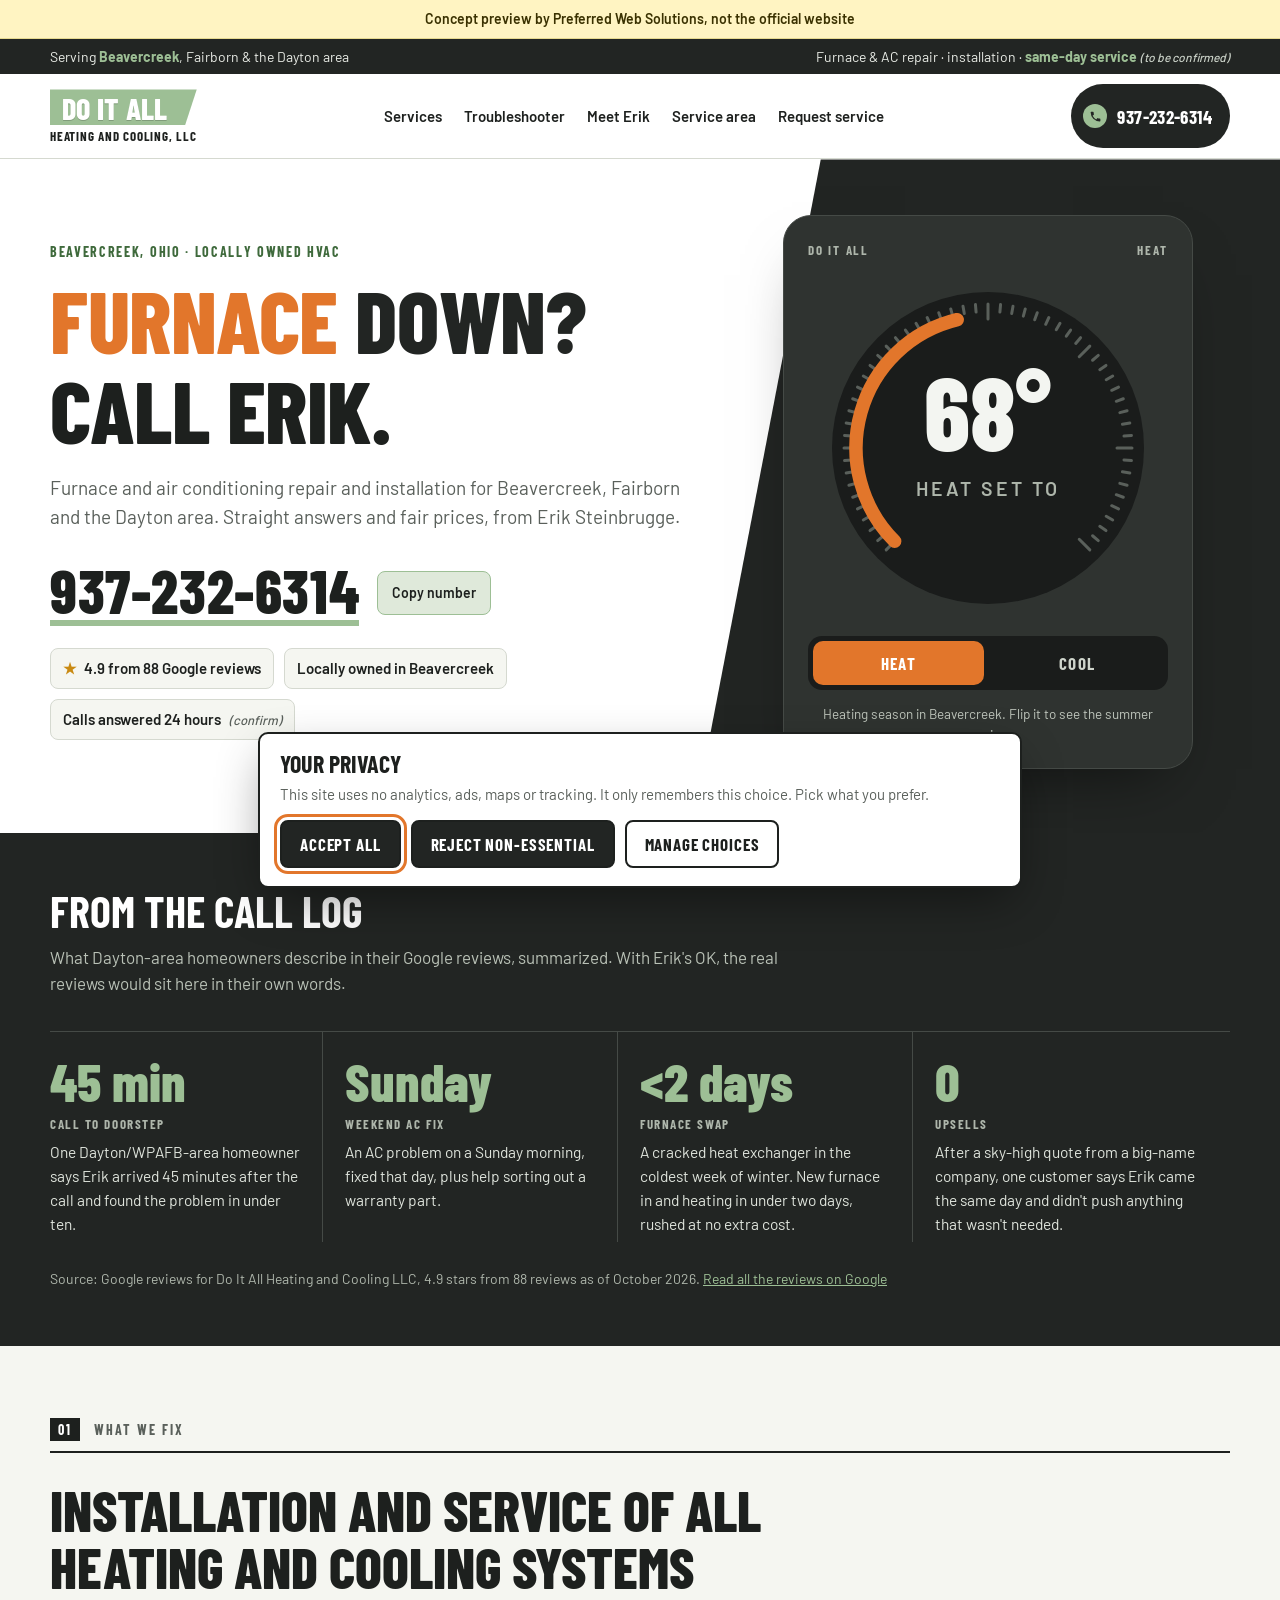
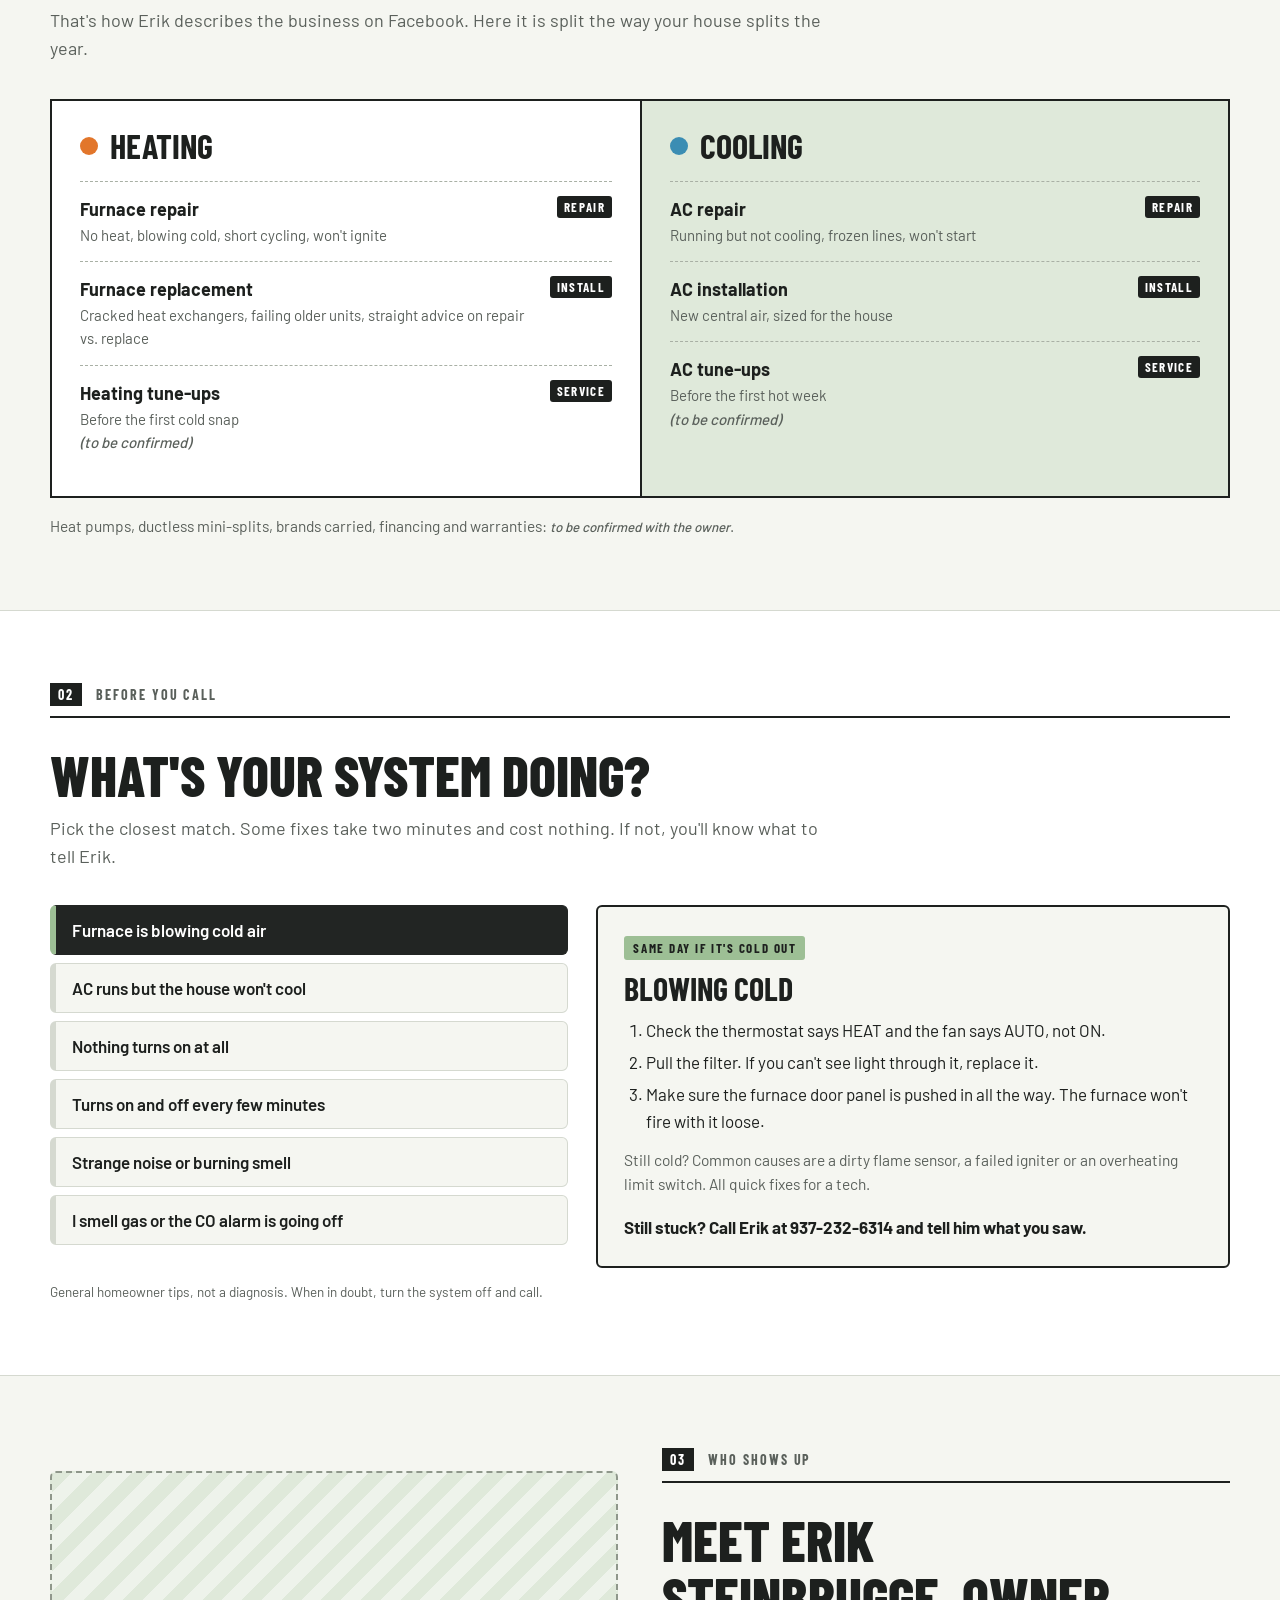
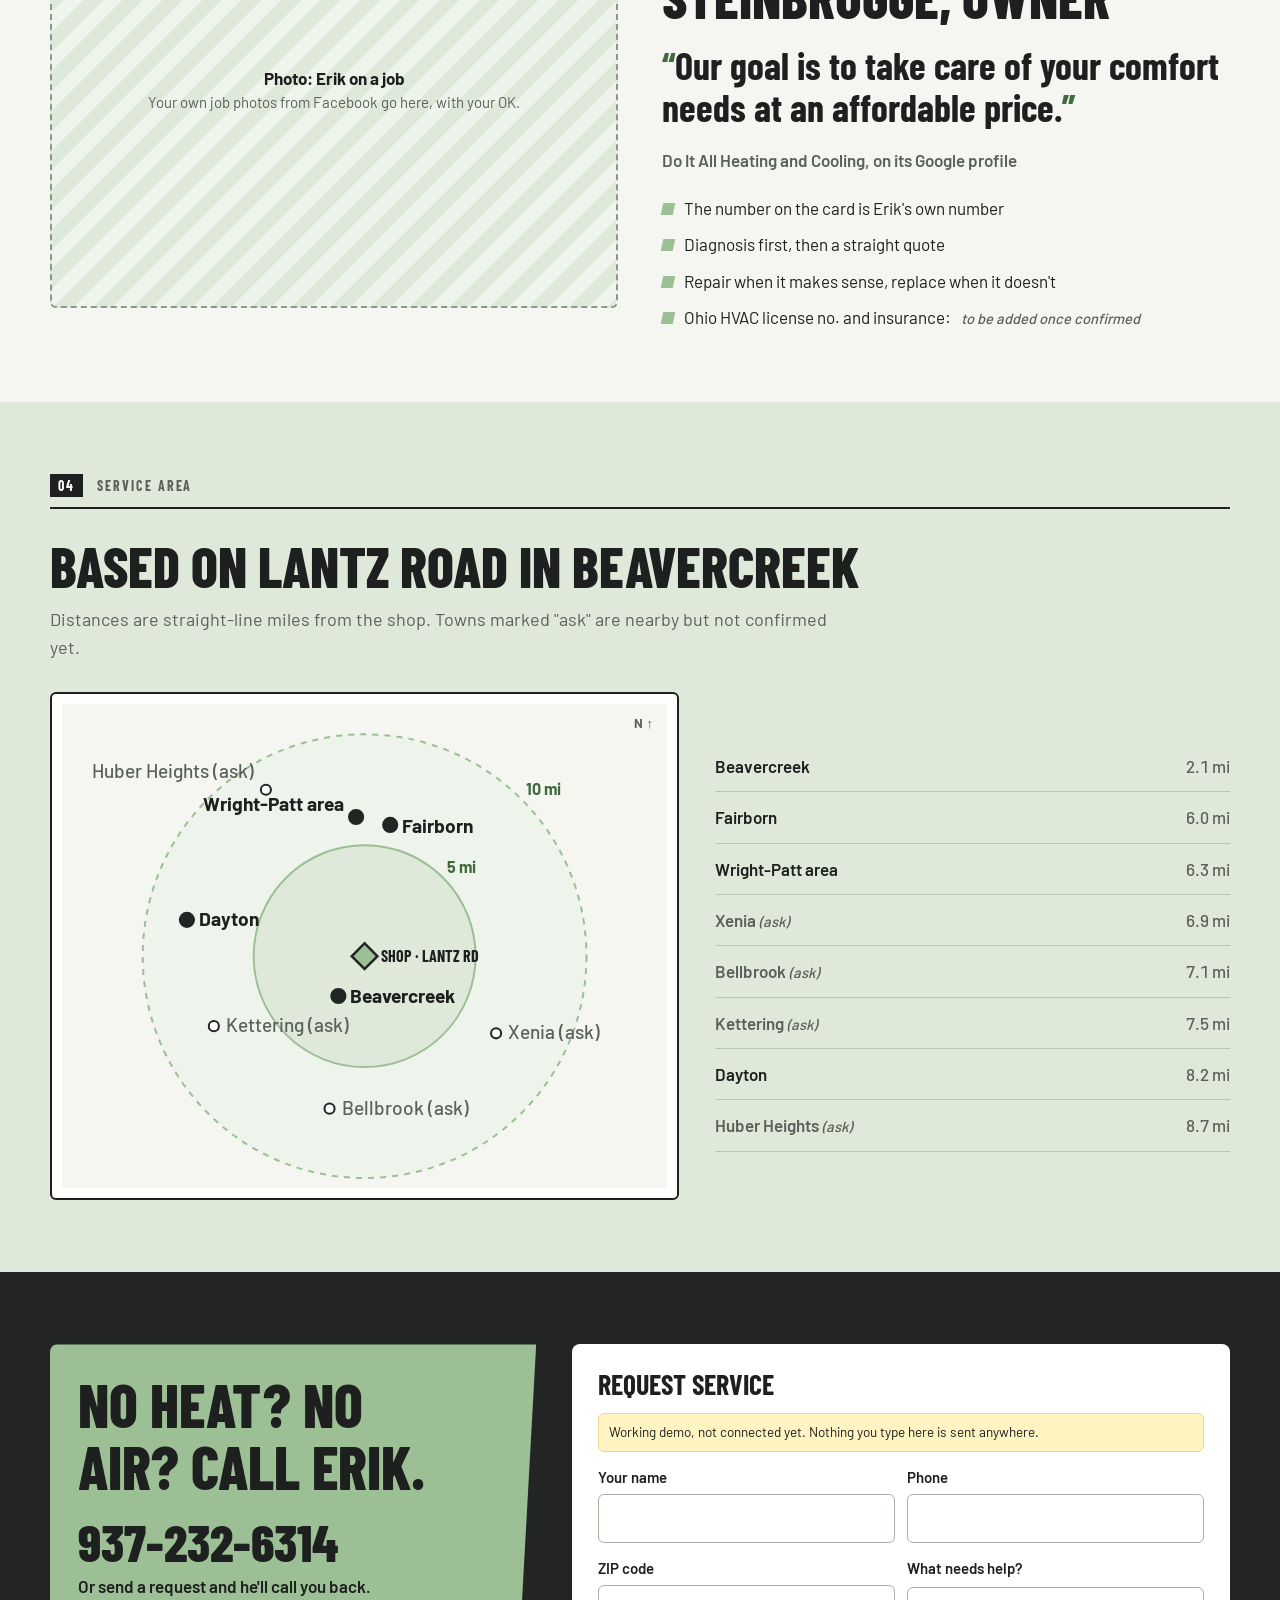
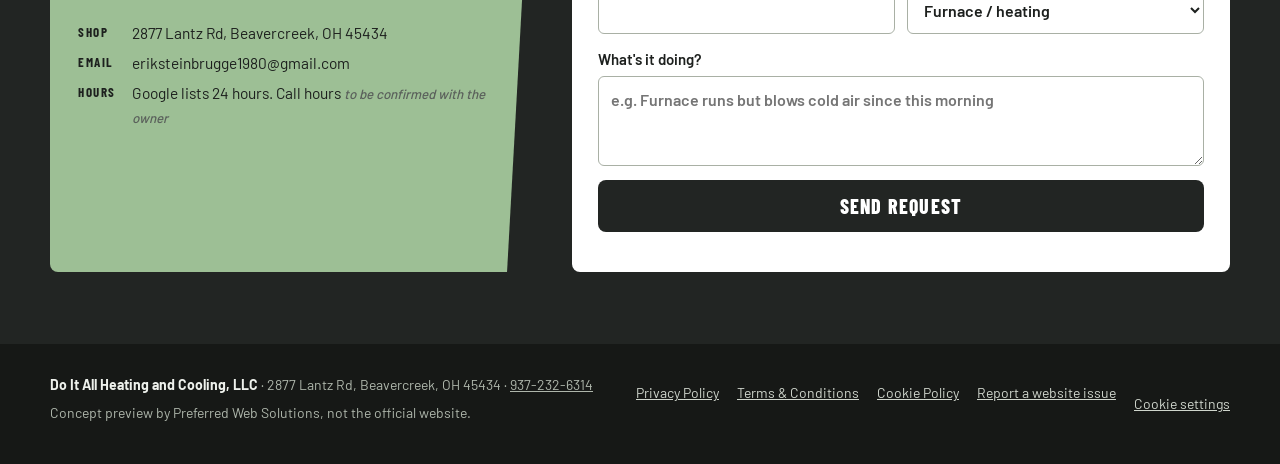
==== commit 1badabf3: "Hero headline: Furnace down? Call Erik. Co-Authored-By: Claude Sonnet 5.5 <noreply@anthropic.com> Cl" ====
--- a/index.html
+++ b/index.html
@@ -40,8 +40,8 @@
   <div class="wrap">
     <div>
       <p class="eyebrow">Beavercreek, Ohio · Locally owned HVAC</p>
-      <h1><span class="hl"><span class="mode-word" id="modeWord">Furnace</span> down?</span>Straight answers. Fair prices.</h1>
-      <p class="lede" id="lede">Furnace and air conditioning repair and installation for Beavercreek, Fairborn and the Dayton area. Locally owned by Erik Steinbrugge. Call him direct.</p>
+      <h1><span class="hl"><span class="mode-word" id="modeWord">Furnace</span> down?</span>Call Erik.</h1>
+      <p class="lede" id="lede">Furnace and air conditioning repair and installation for Beavercreek, Fairborn and the Dayton area. Straight answers and fair prices, from Erik Steinbrugge.</p>
       <div class="bigphone">
         <a class="num" href="tel:+19372326314">937-232-6314</a>
         <button class="copy" type="button" data-copy="937-232-6314">Copy number</button>
--- a/assets/style.css
+++ b/assets/style.css
@@ -54,7 +54,7 @@
 .hero::before{content:"";position:absolute;inset:0 0 0 auto;width:46%;background:var(--char);clip-path:polygon(22% 0,100% 0,100% 100%,0 100%)}
 .hero .wrap{position:relative;display:grid;grid-template-columns:1.15fr .85fr;gap:40px;align-items:center;padding-block:56px 64px}
 .eyebrow{font:700 14px/1.2 var(--display);letter-spacing:.12em;text-transform:uppercase;color:var(--sage-deep)}
-.hero h1{font-size:clamp(44px,5.6vw,74px);font-weight:800;text-transform:uppercase;margin:14px 0 18px;letter-spacing:-.005em}
+.hero h1{font-size:clamp(46px,7vw,88px);font-weight:800;text-transform:uppercase;margin:14px 0 18px;letter-spacing:-.005em}
 .hero h1 .hl{display:block;color:var(--char)}
 .hero h1 .mode-word{color:var(--mode);transition:color .4s}
 .hero .lede{font-size:19px;max-width:34em;color:var(--muted)}
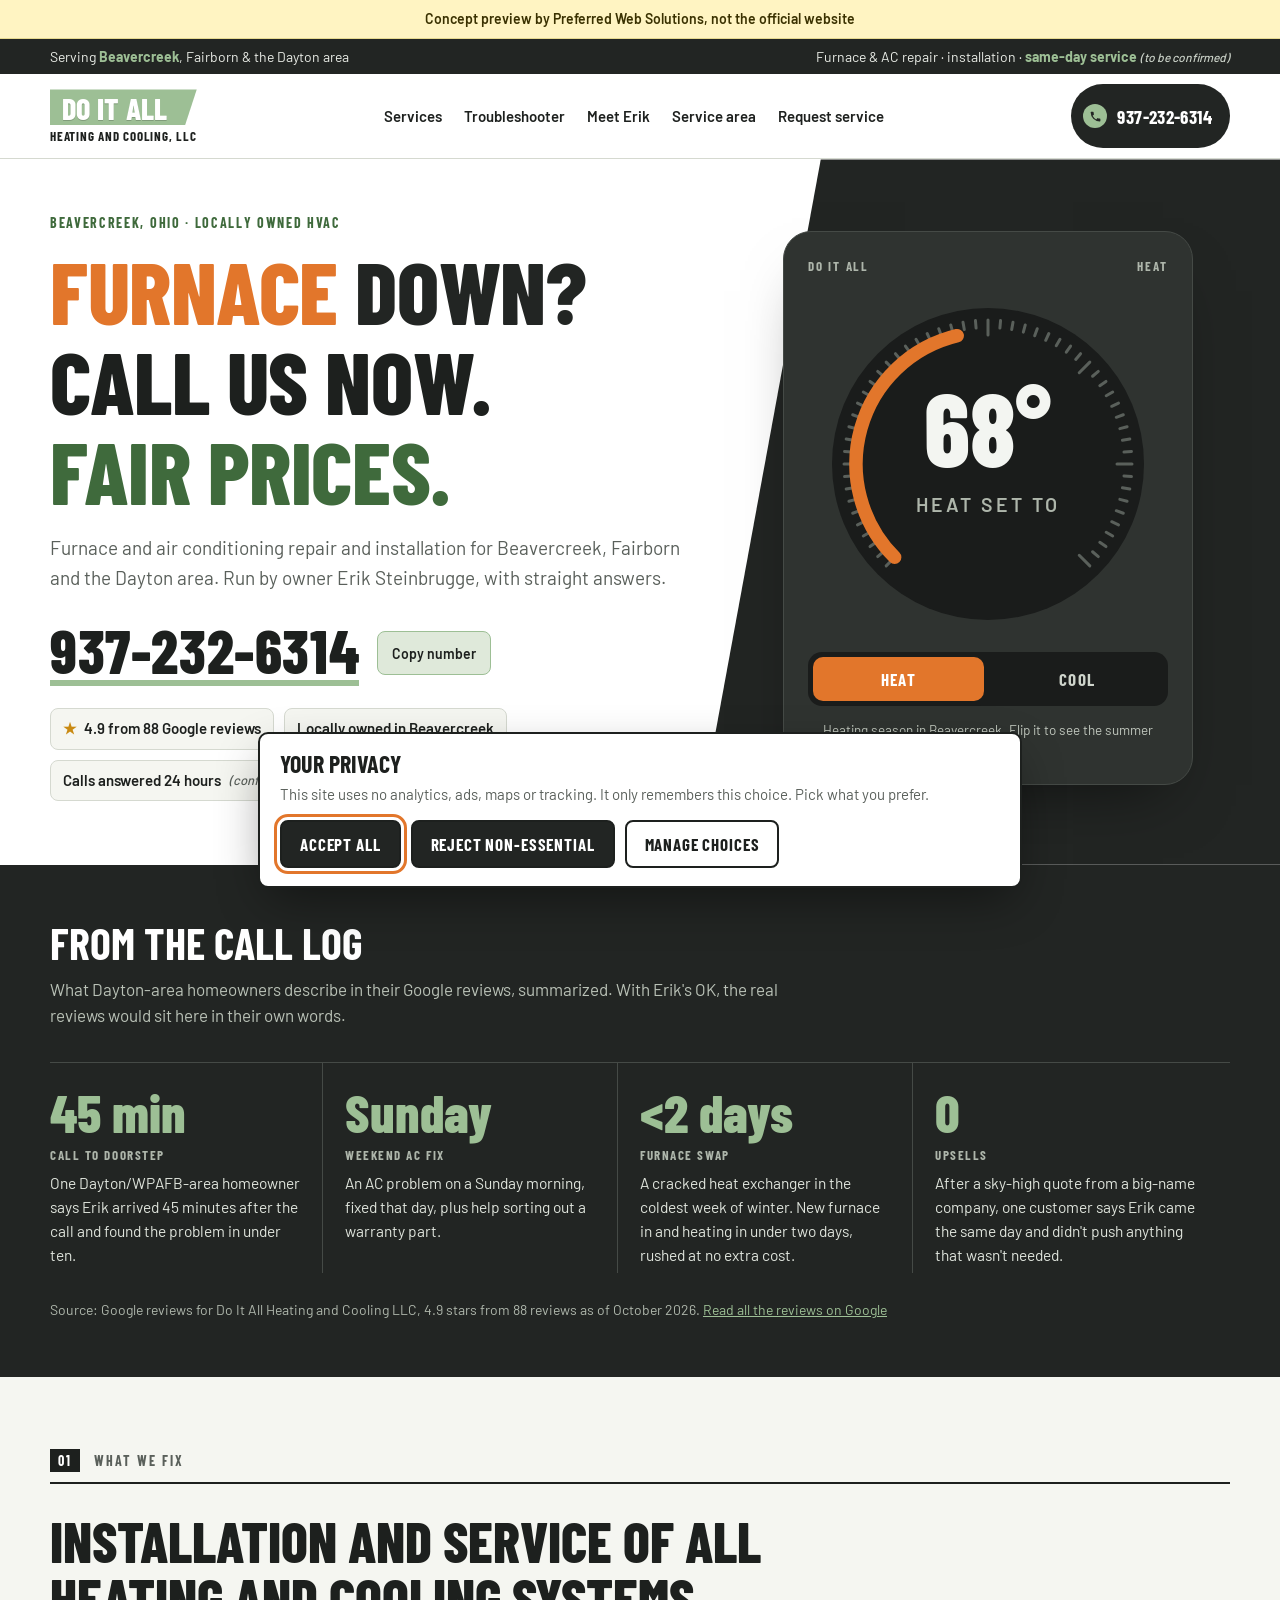
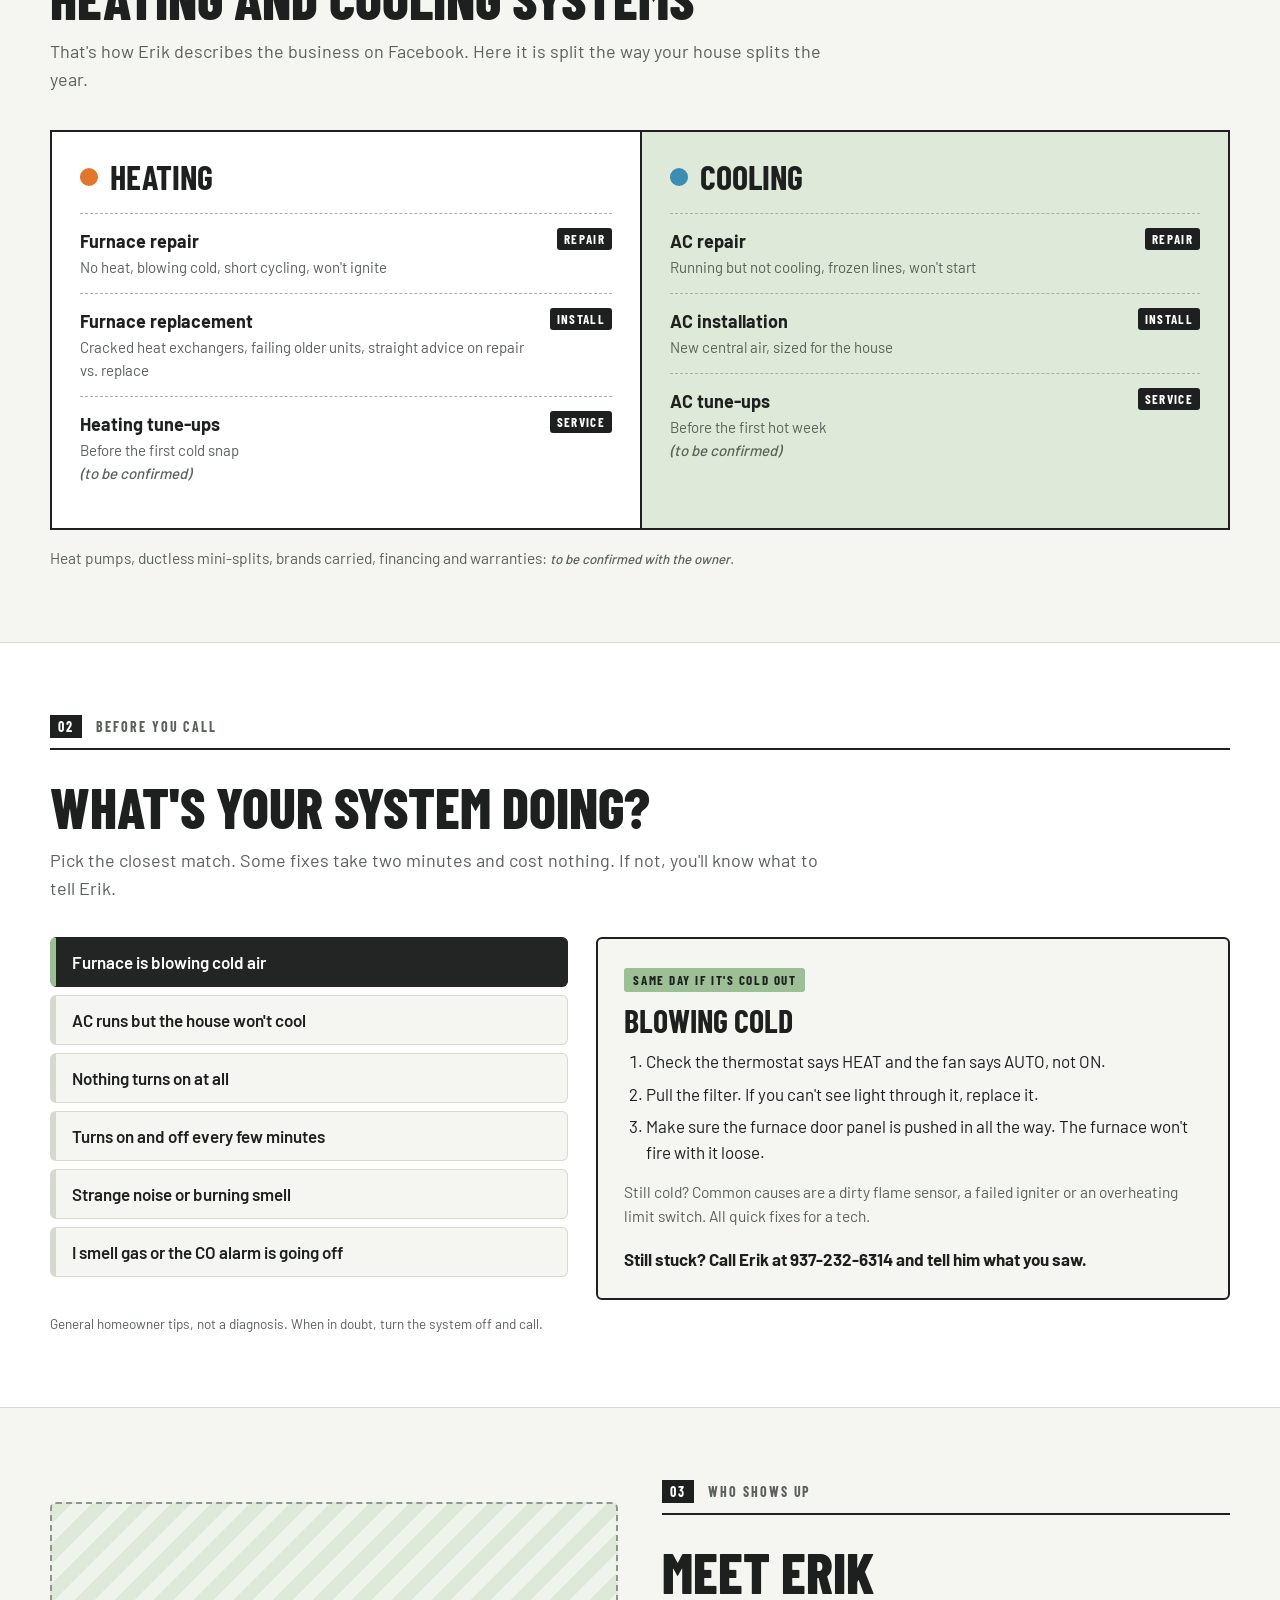
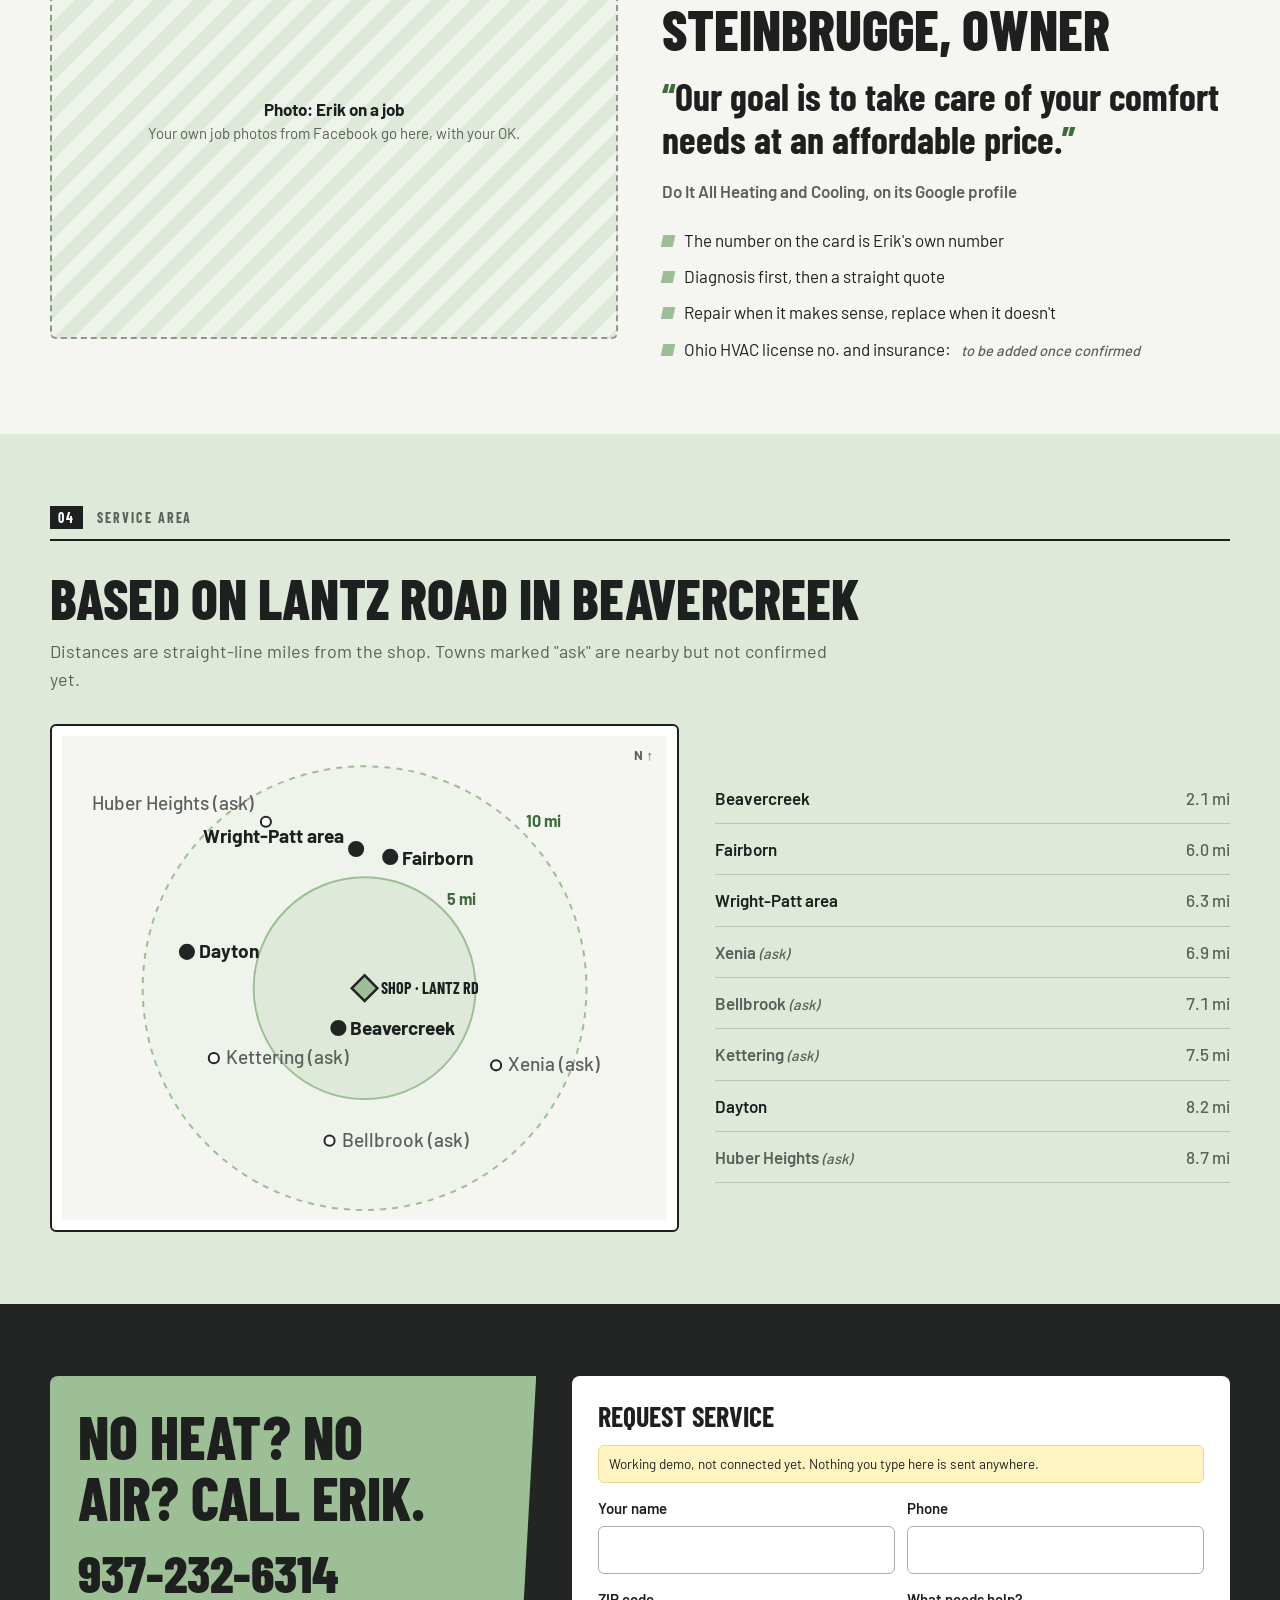
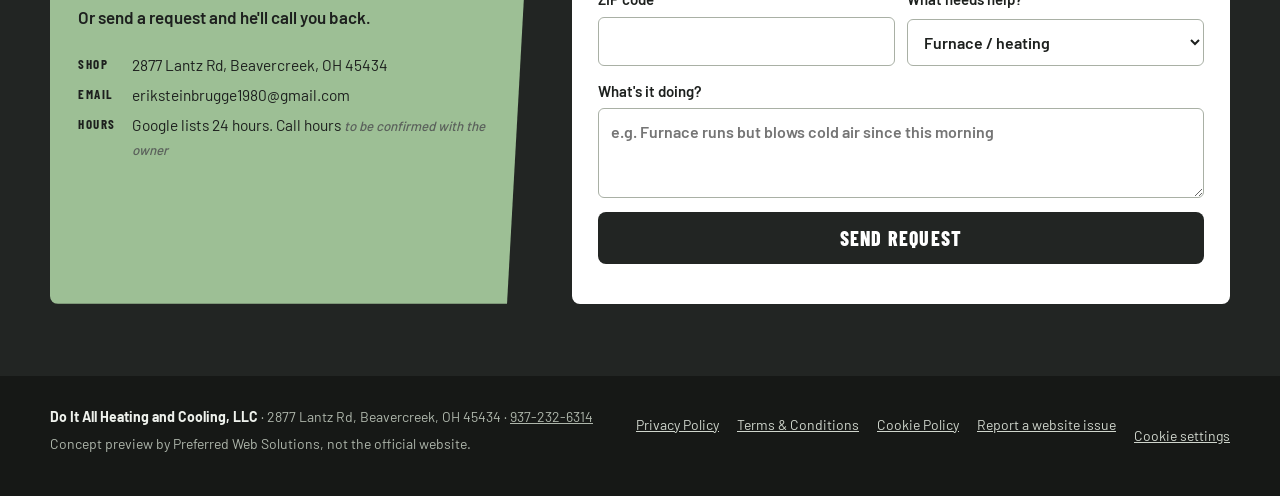
==== commit e1444433: "Hero headline: Furnace down? Call us now. Fair prices. Co-Authored-By: Claude Sonnet 5.5 <noreply@an" ====
--- a/index.html
+++ b/index.html
@@ -40,8 +40,8 @@
   <div class="wrap">
     <div>
       <p class="eyebrow">Beavercreek, Ohio · Locally owned HVAC</p>
-      <h1><span class="hl"><span class="mode-word" id="modeWord">Furnace</span> down?</span>Call Erik.</h1>
-      <p class="lede" id="lede">Furnace and air conditioning repair and installation for Beavercreek, Fairborn and the Dayton area. Straight answers and fair prices, from Erik Steinbrugge.</p>
+      <h1><span class="hl"><span class="mode-word" id="modeWord">Furnace</span> down?</span>Call us now.<span class="hl2">Fair prices.</span></h1>
+      <p class="lede" id="lede">Furnace and air conditioning repair and installation for Beavercreek, Fairborn and the Dayton area. Run by owner Erik Steinbrugge, with straight answers.</p>
       <div class="bigphone">
         <a class="num" href="tel:+19372326314">937-232-6314</a>
         <button class="copy" type="button" data-copy="937-232-6314">Copy number</button>
--- a/assets/style.css
+++ b/assets/style.css
@@ -226,3 +226,5 @@
 
 html{-webkit-text-size-adjust:100%}body{margin:0}[hidden]{display:none!important}img{max-width:100%}
 .top .tbc{color:#c9d0c6}
+
+.hero h1 .hl2{display:block;color:var(--sage-deep)}
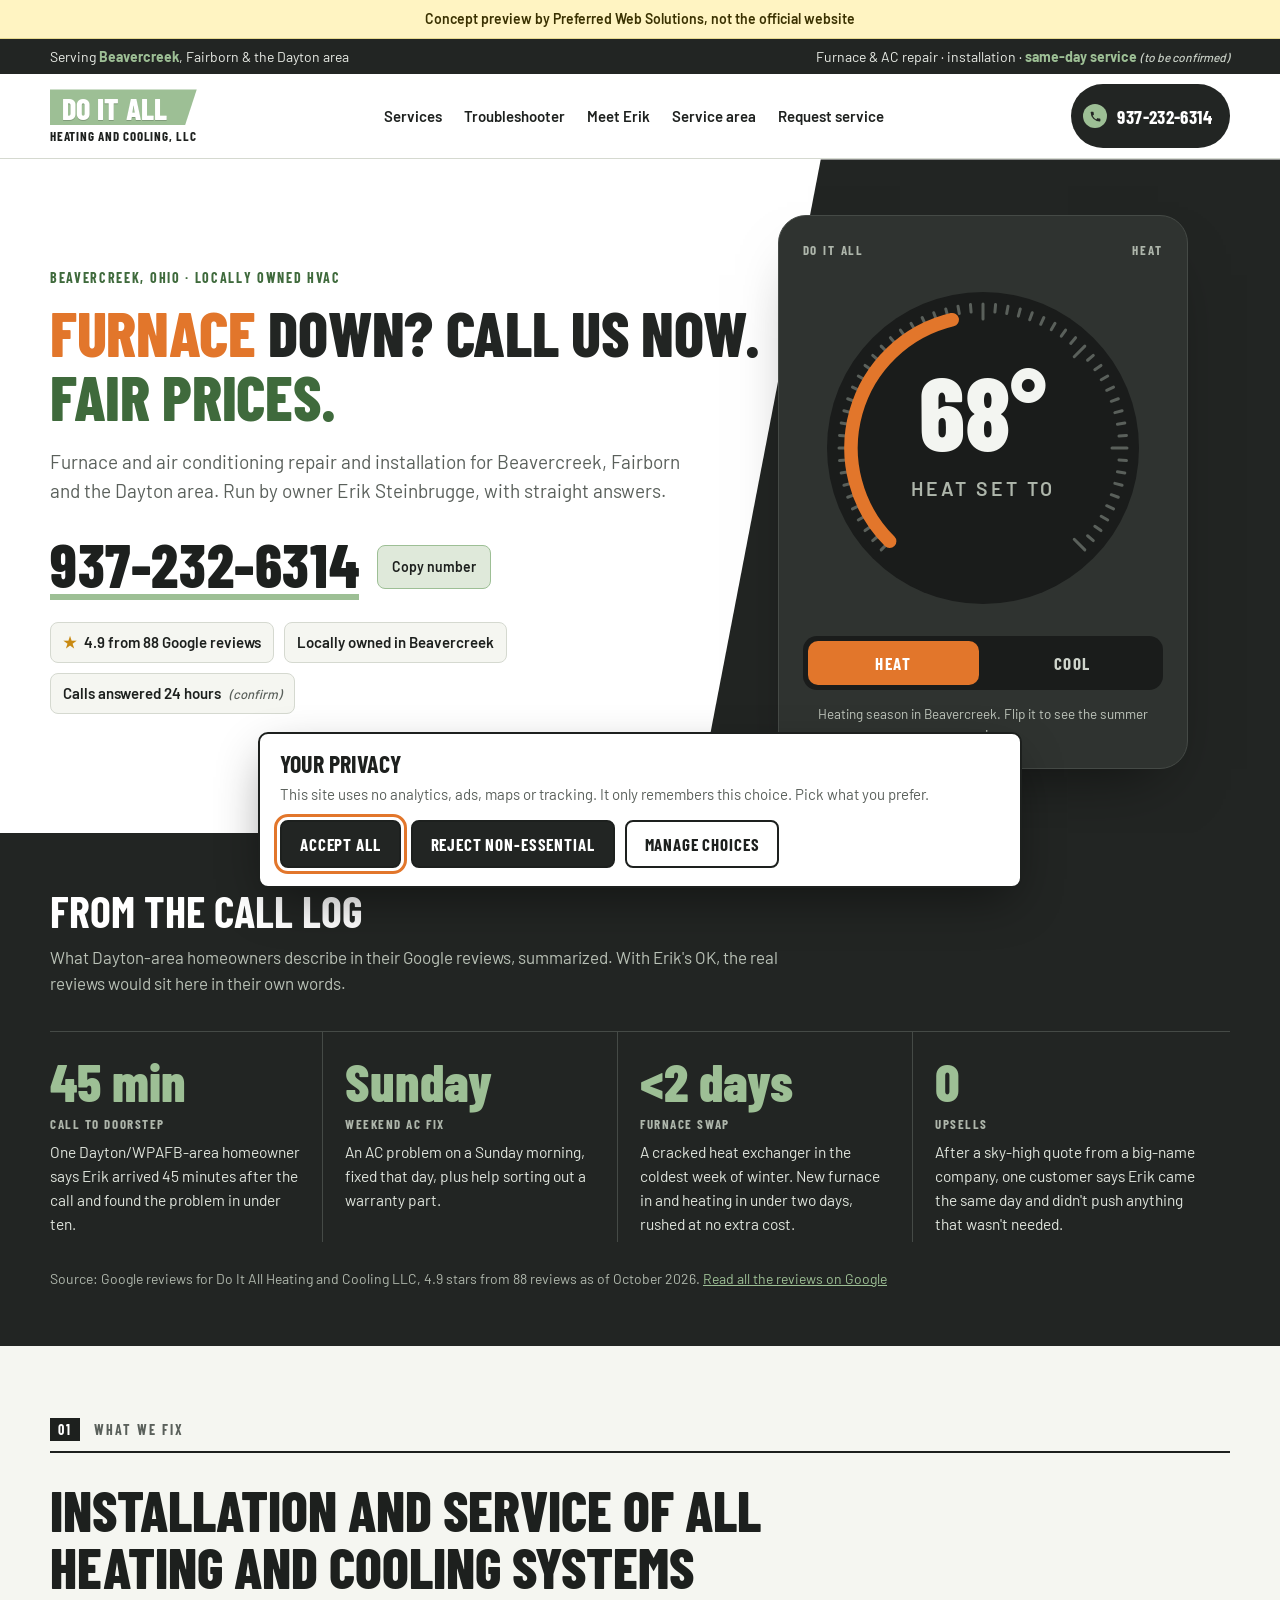
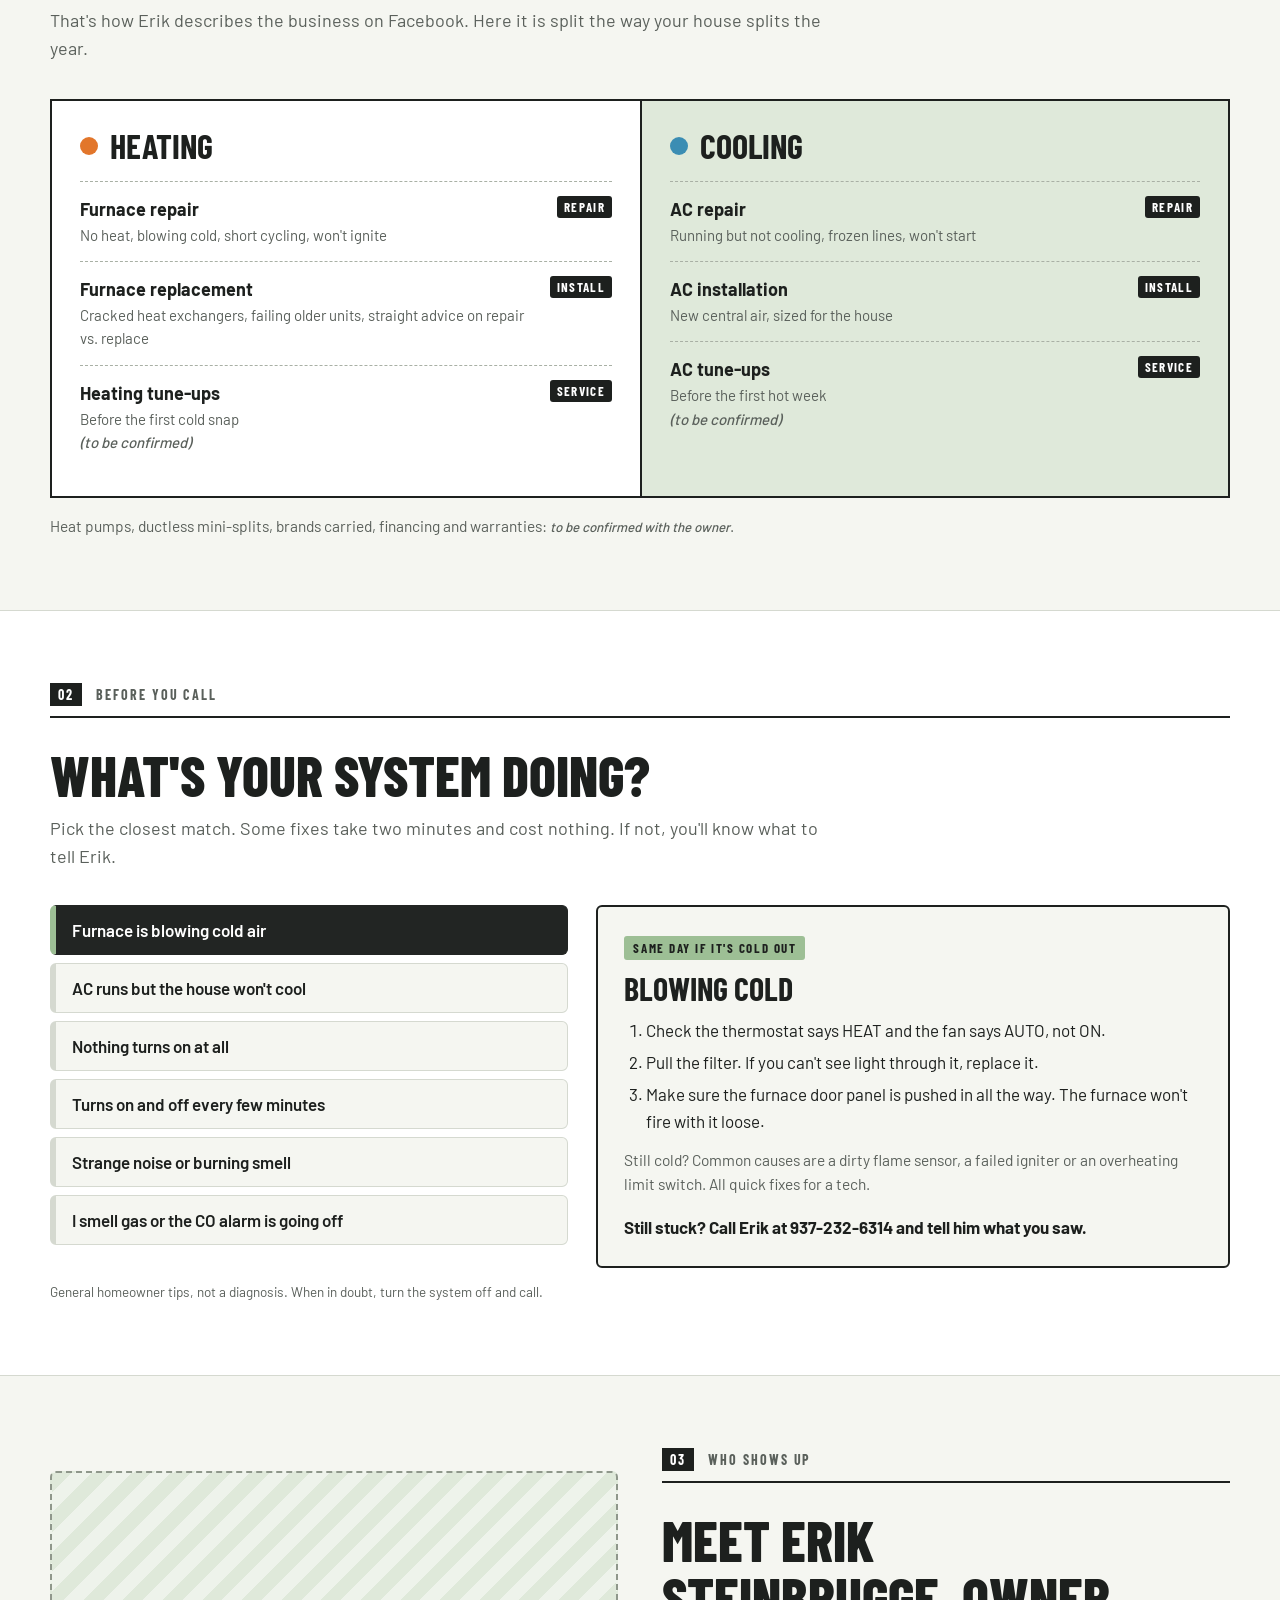
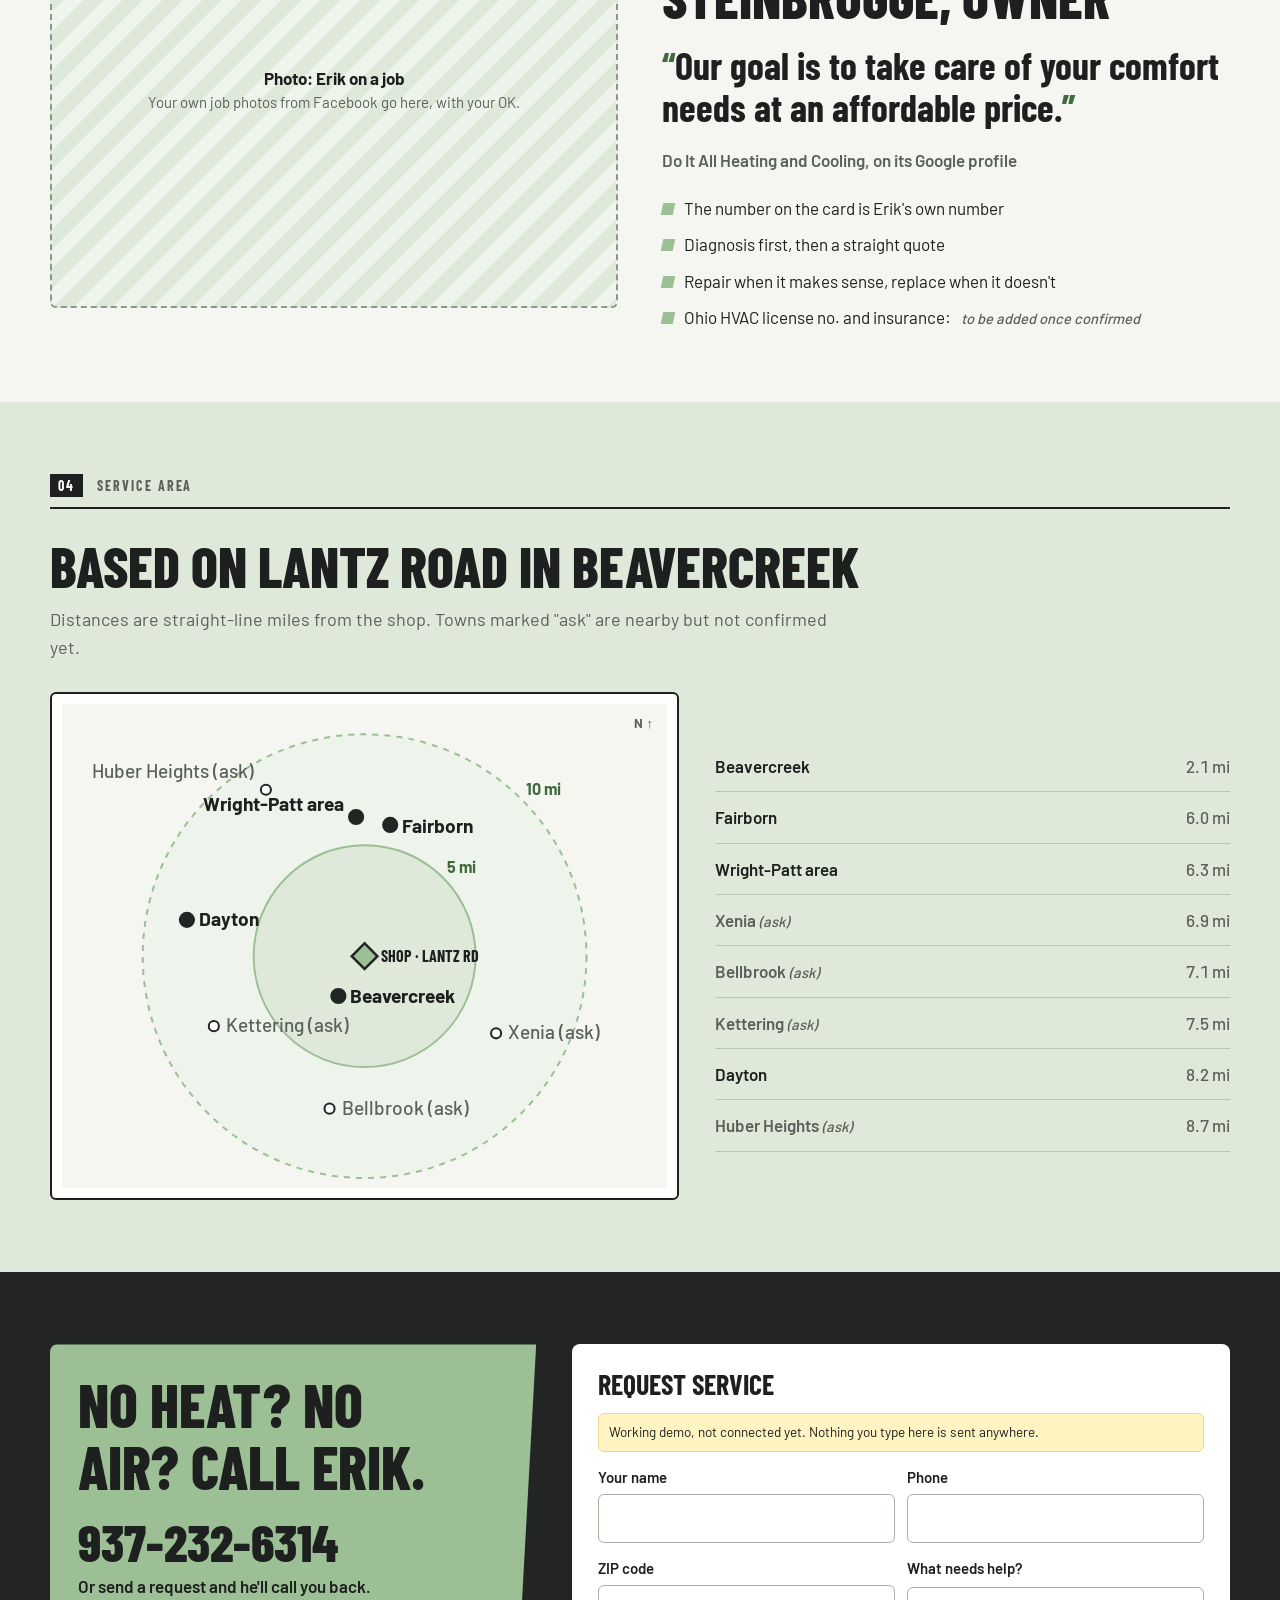
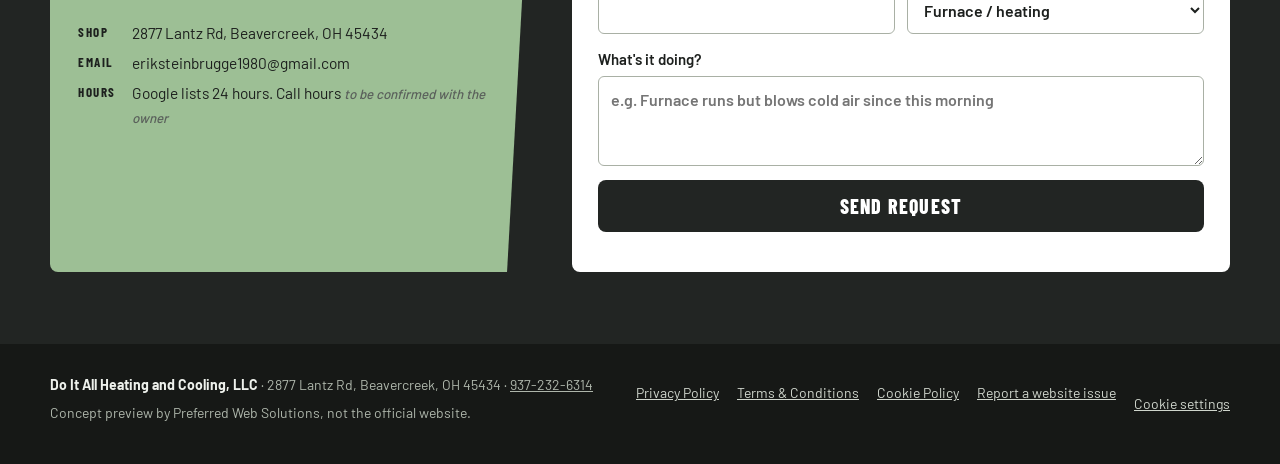
==== commit e28a0074: "Hero: Furnace down? Call us now. on one line, Fair prices. on its own line Co-Authored-By: Claude So" ====
--- a/index.html
+++ b/index.html
@@ -40,7 +40,7 @@
   <div class="wrap">
     <div>
       <p class="eyebrow">Beavercreek, Ohio · Locally owned HVAC</p>
-      <h1><span class="hl"><span class="mode-word" id="modeWord">Furnace</span> down?</span>Call us now.<span class="hl2">Fair prices.</span></h1>
+      <h1><span class="hl"><span class="mode-word" id="modeWord">Furnace</span> down? Call us now.</span><span class="hl2">Fair prices.</span></h1>
       <p class="lede" id="lede">Furnace and air conditioning repair and installation for Beavercreek, Fairborn and the Dayton area. Run by owner Erik Steinbrugge, with straight answers.</p>
       <div class="bigphone">
         <a class="num" href="tel:+19372326314">937-232-6314</a>
--- a/assets/style.css
+++ b/assets/style.css
@@ -228,3 +228,5 @@
 .top .tbc{color:#c9d0c6}
 
 .hero h1 .hl2{display:block;color:var(--sage-deep)}
+
+@media (min-width:900px){.hero h1{font-size:clamp(44px,4.9vw,64px)}.hero h1 .hl{white-space:nowrap}}
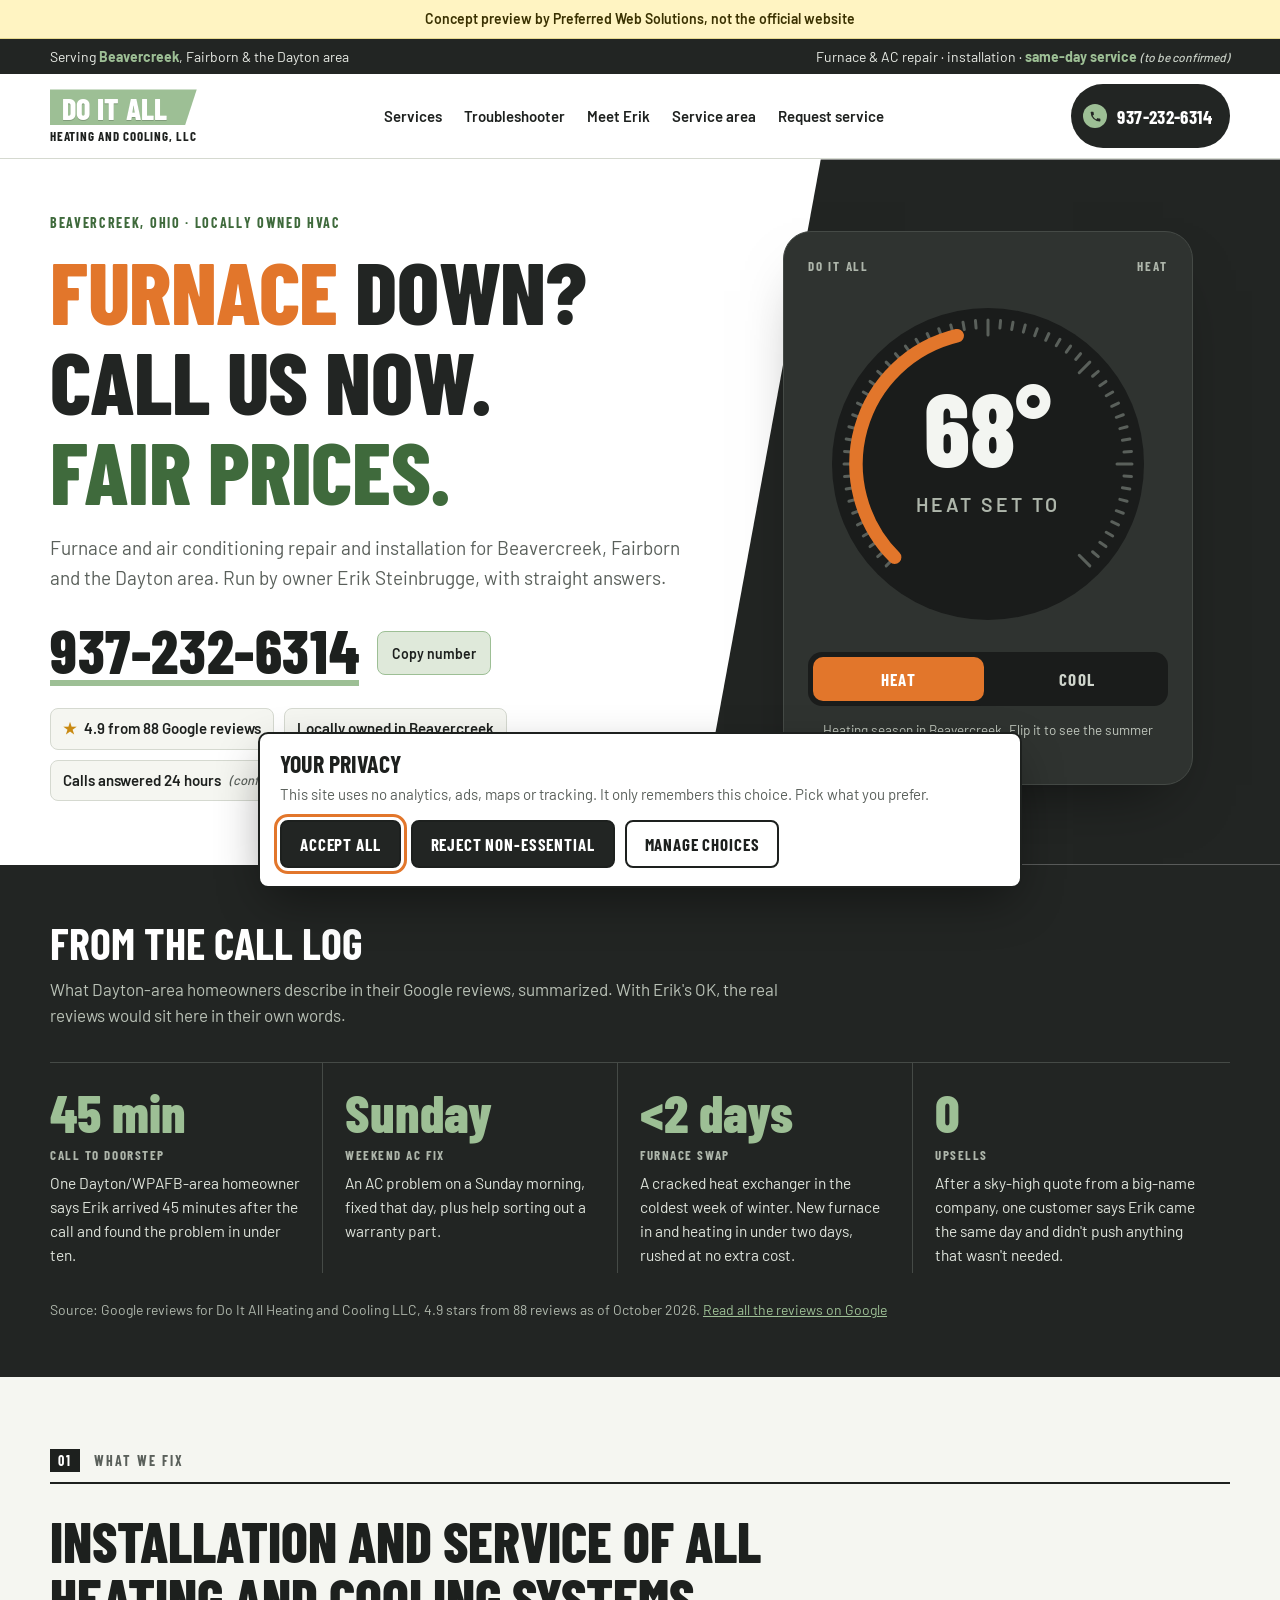
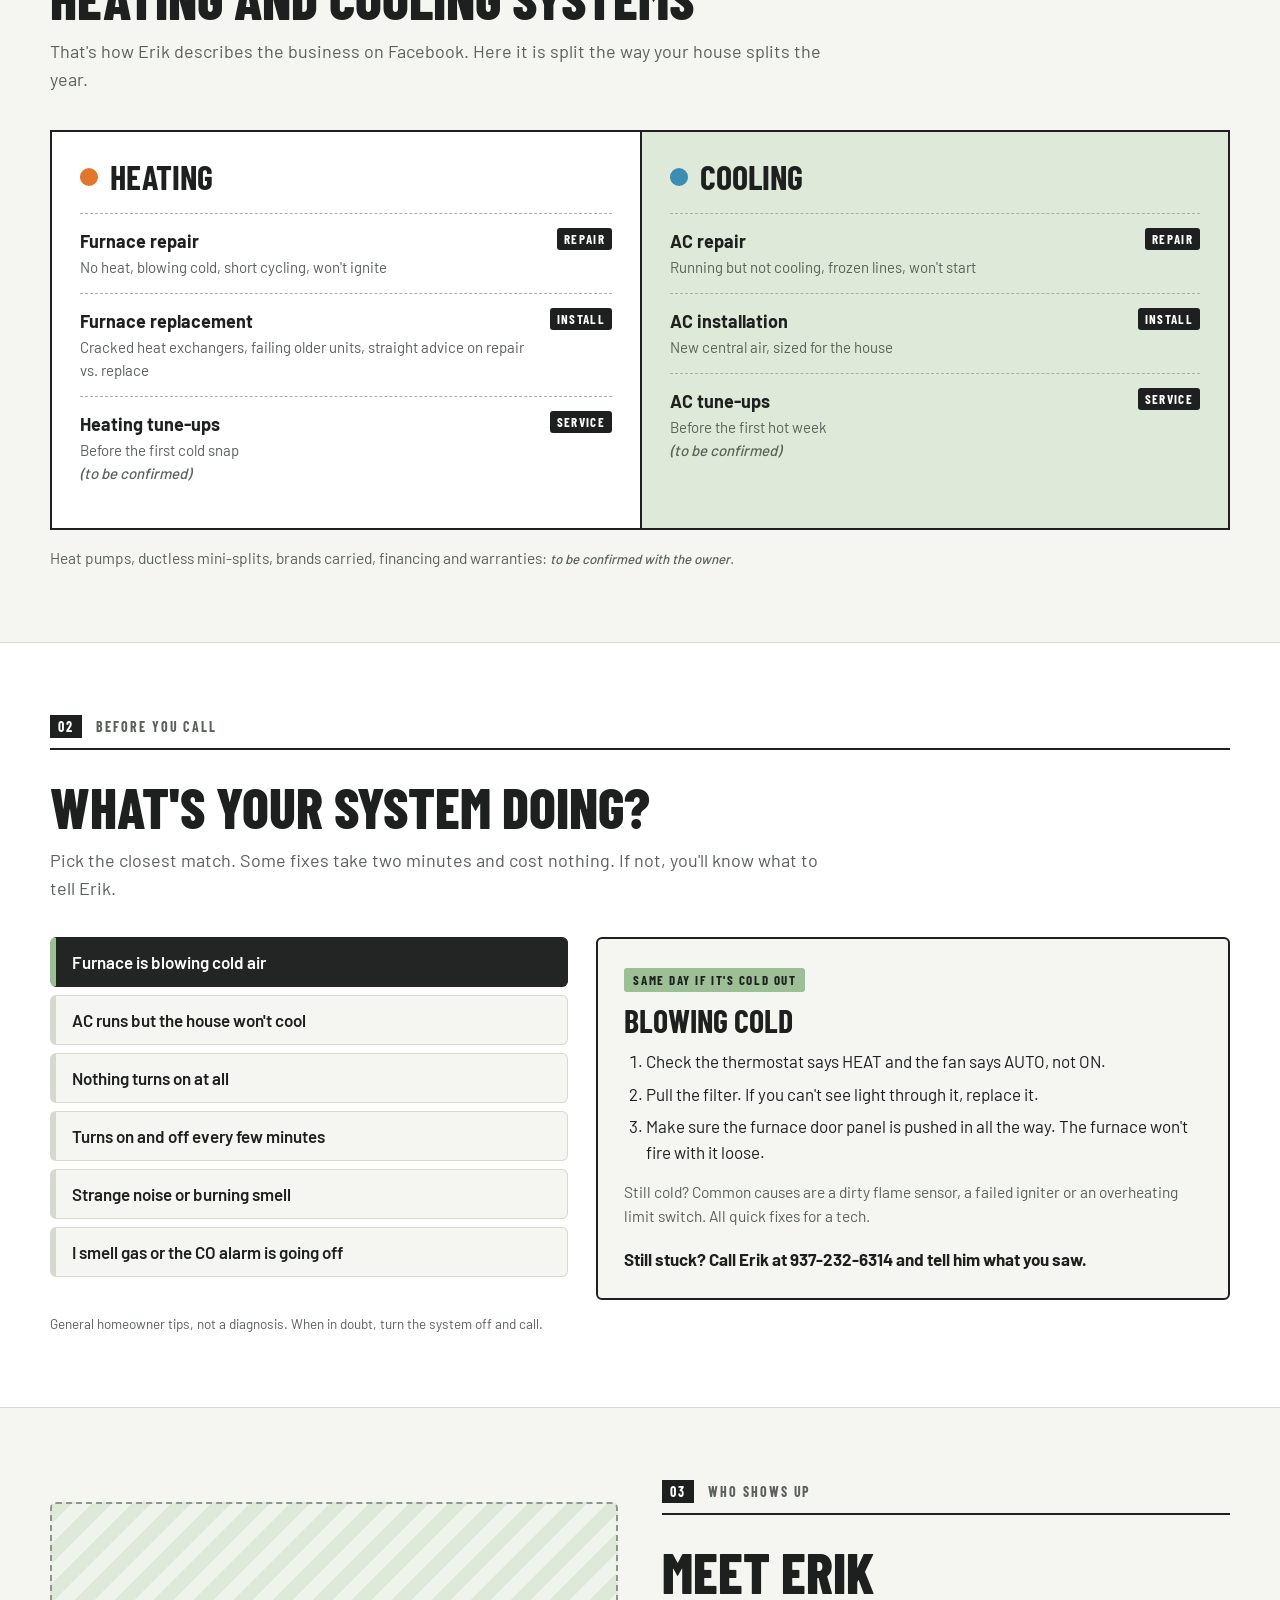
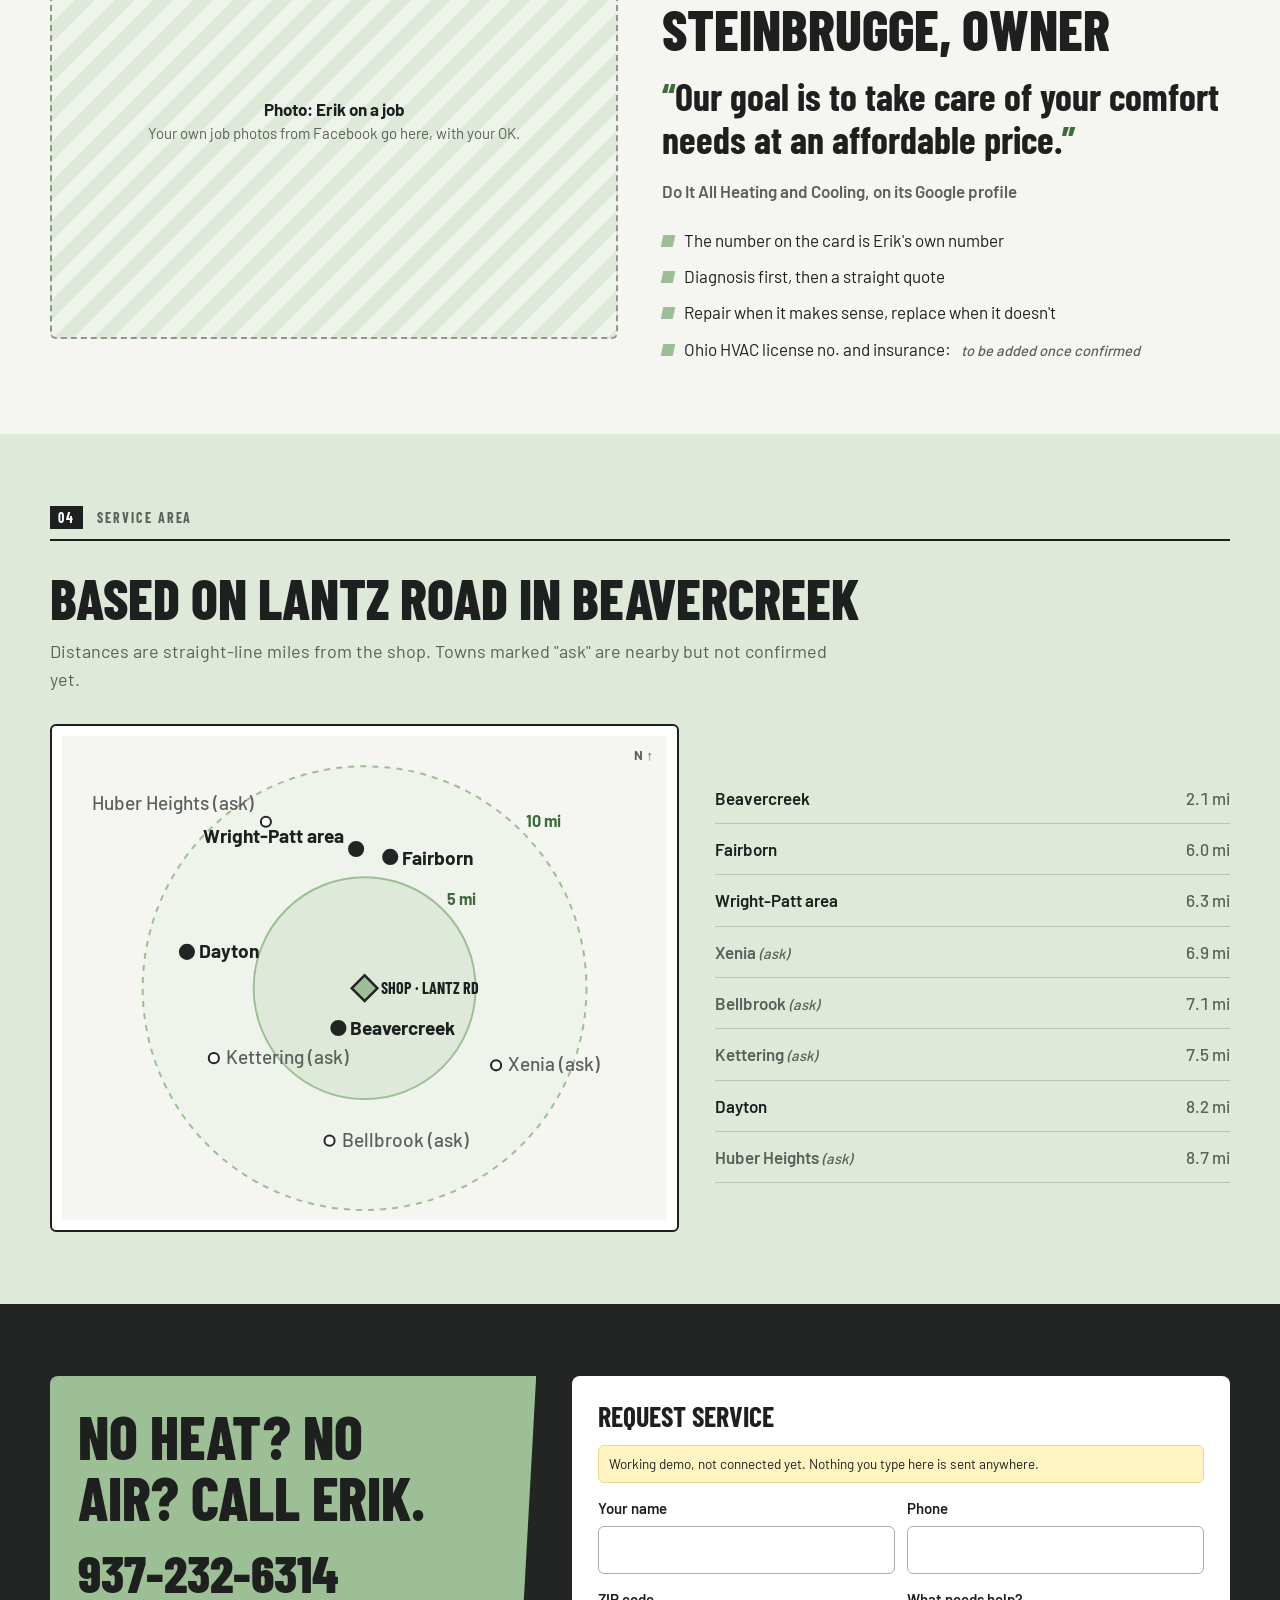
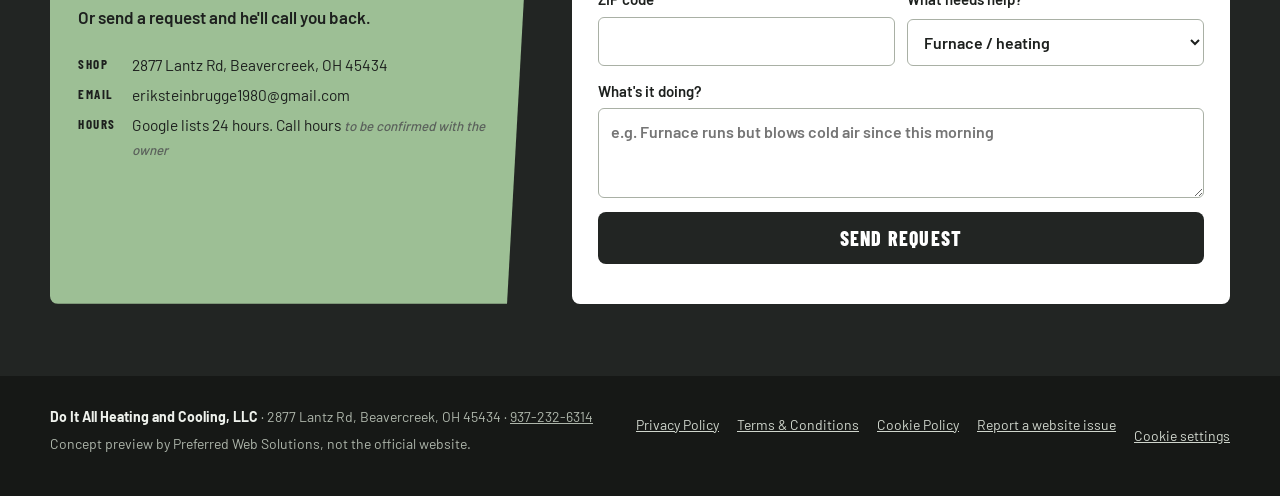
==== commit 3899da13: "Hero: three-line headline Co-Authored-By: Claude Sonnet 5.5 <noreply@anthropic.com> Claude-Session: " ====
--- a/index.html
+++ b/index.html
@@ -40,7 +40,7 @@
   <div class="wrap">
     <div>
       <p class="eyebrow">Beavercreek, Ohio · Locally owned HVAC</p>
-      <h1><span class="hl"><span class="mode-word" id="modeWord">Furnace</span> down? Call us now.</span><span class="hl2">Fair prices.</span></h1>
+      <h1><span class="hl"><span class="mode-word" id="modeWord">Furnace</span> down?</span><span class="hl">Call us now.</span><span class="hl2">Fair prices.</span></h1>
       <p class="lede" id="lede">Furnace and air conditioning repair and installation for Beavercreek, Fairborn and the Dayton area. Run by owner Erik Steinbrugge, with straight answers.</p>
       <div class="bigphone">
         <a class="num" href="tel:+19372326314">937-232-6314</a>
--- a/assets/style.css
+++ b/assets/style.css
@@ -229,4 +229,3 @@
 
 .hero h1 .hl2{display:block;color:var(--sage-deep)}
 
-@media (min-width:900px){.hero h1{font-size:clamp(44px,4.9vw,64px)}.hero h1 .hl{white-space:nowrap}}
